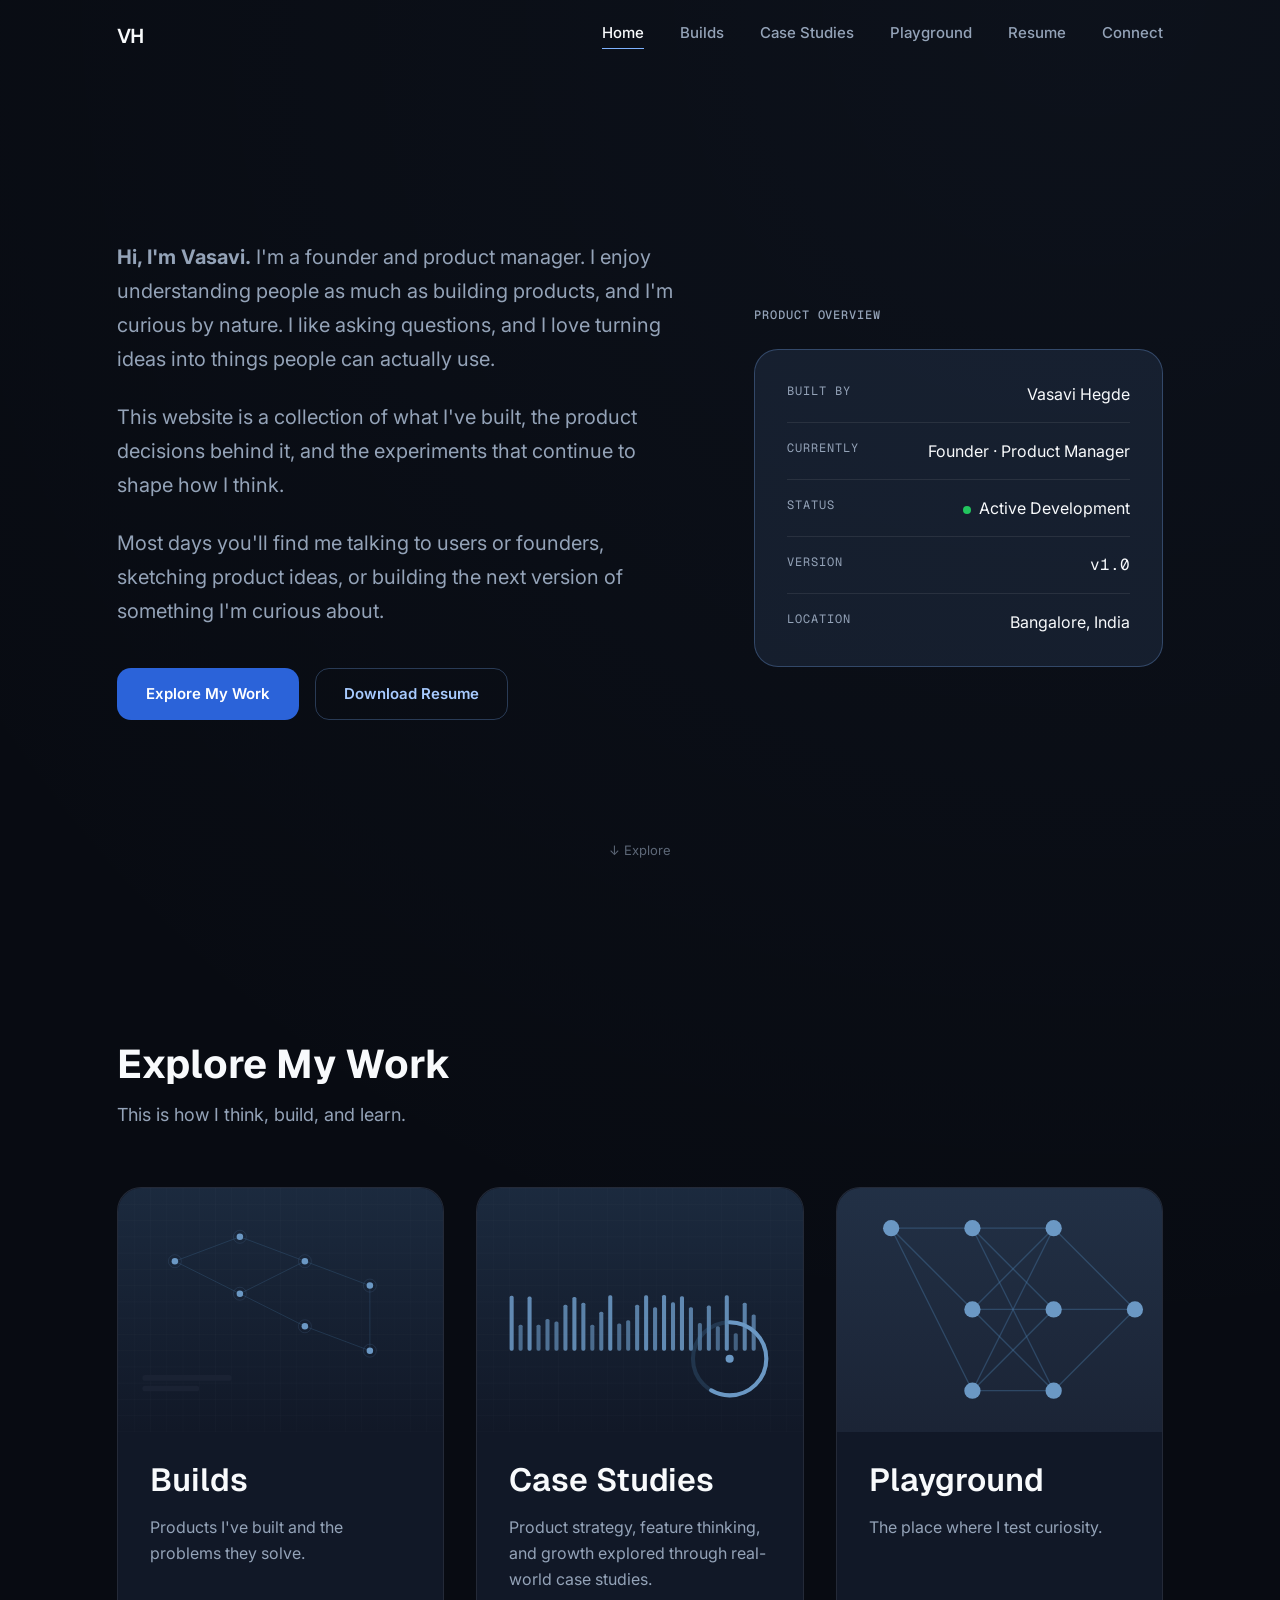
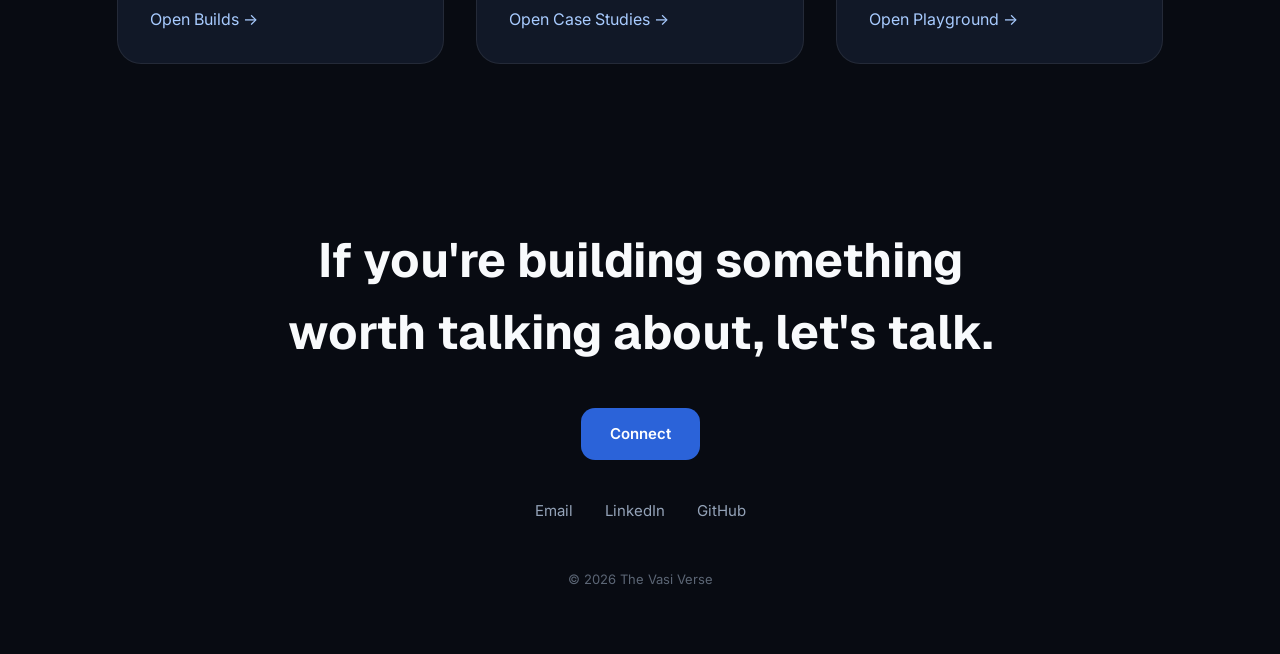
==== index.html @ 3ed31b20 "space" ====
<!DOCTYPE html>
<html lang="en">
<head>
  <meta charset="UTF-8">
  <meta name="viewport" content="width=device-width, initial-scale=1.0">
  <title>The Vasi Verse | Vasavi Hegde</title>
  <meta name="description" content="Founder, Product Manager, and Engineer documenting products, case studies, and technical work.">
  <link rel="icon" type="image/svg+xml" href="assets/shared/favicon.svg">
  <link rel="preconnect" href="https://fonts.googleapis.com">
  <link rel="preconnect" href="https://fonts.gstatic.com" crossorigin>
  <link rel="stylesheet" href="css/style.css">
</head>
<body>

  <nav class="nav" aria-label="Primary">
    <div class="nav-inner">
      <a href="index.html" class="nav-logo" aria-label="The Vasi Verse — Home">VH</a>
      <button class="nav-toggle" aria-label="Toggle navigation menu" aria-expanded="false">
        <svg viewBox="0 0 24 24" fill="none" stroke="currentColor" stroke-width="2" stroke-linecap="round"><line class="nav-toggle-line nav-toggle-line-top" x1="3" y1="6" x2="21" y2="6"/><line class="nav-toggle-line nav-toggle-line-mid" x1="3" y1="12" x2="21" y2="12"/><line class="nav-toggle-line nav-toggle-line-bottom" x1="3" y1="18" x2="21" y2="18"/></svg>
      </button>
      <div class="nav-links">
        <a href="index.html" class="nav-link is-active">Home</a>
        <a href="builds.html" class="nav-link">Builds</a>
        <a href="case-studies.html" class="nav-link">Case Studies</a>
        <a href="playground.html" class="nav-link">Playground</a>
        <a href="resume.html" class="nav-link">Resume</a>
        <a href="connect.html" class="nav-link">Connect</a>
      </div>
    </div>
  </nav>

  <main>
    <header class="home-hero container" data-hero="home">
      <div class="home-hero-copy">
        <p class="body-lg" data-hero-item style="--hero-delay:0ms"><strong>Hi, I'm Vasavi.</strong> I'm a founder and product manager. I enjoy understanding people as much as building products, and I'm curious by nature. I like asking questions, and I love turning ideas into things people can actually use.</p>
        <p class="body-lg" data-hero-item style="--hero-delay:100ms">This website is a collection of what I've built, the product decisions behind it, and the experiments that continue to shape how I think.</p>
        <p class="body-lg" data-hero-item style="--hero-delay:200ms">Most days you'll find me talking to users or founders, sketching product ideas, or building the next version of something I'm curious about.</p>
        <div class="home-hero-ctas" data-hero-item style="--hero-delay:300ms">
          <a href="#work" class="btn btn-primary">Explore My Work</a>
          <a href="resume.html" class="btn btn-ghost">Download Resume</a>
        </div>
      </div>

      <aside class="page-hero-meta" data-hero-item style="--hero-delay:400ms">
        <span class="micro-label">Product Overview</span>
        <div class="meta-panel" style="margin-top: 24px;">
          <div class="meta-row">
            <span class="meta-label">Built by</span>
            <span class="meta-value">Vasavi Hegde</span>
          </div>
          <div class="meta-row">
            <span class="meta-label">Currently</span>
            <span class="meta-value">Founder &middot; Product Manager</span>
          </div>
          <div class="meta-row">
            <span class="meta-label">Status</span>
            <span class="meta-value"><span class="status-dot"></span>Active Development</span>
          </div>
          <div class="meta-row">
            <span class="meta-label">Version</span>
            <span class="meta-value mono">v1.0</span>
          </div>
          <div class="meta-row">
            <span class="meta-label">Location</span>
            <span class="meta-value">Bangalore, India</span>
          </div>
        </div>
      </aside>

      <span class="scroll-indicator" aria-hidden="true">&darr; Explore</span>
    </header>

    <section class="section container" id="work">
      <div class="gateway-heading" data-reveal>
        <h2 class="heading-1">Explore My Work</h2>
        <p class="body-base">This is how I think, build, and learn.</p>
      </div>

      <div class="card-grid">
        <a class="card gateway-card" href="builds.html" data-reveal>
          <div class="card-media">
            <img src="assets/builds/studioai.svg" alt="" loading="lazy" width="800" height="600">
          </div>
          <div class="card-body">
            <h3 class="heading-2">Builds</h3>
            <p class="body-small">Products I've built and the problems they solve.</p>
            <span class="btn-link" style="margin-top:auto;">Open Builds <span class="arrow">&rarr;</span></span>
          </div>
        </a>

        <a class="card gateway-card" href="case-studies.html" data-reveal>
          <div class="card-media">
            <img src="assets/case-studies/spotify.svg" alt="" loading="lazy" width="800" height="600">
          </div>
          <div class="card-body">
            <h3 class="heading-2">Case Studies</h3>
            <p class="body-small">Product strategy, feature thinking, and growth explored through real-world case studies.</p>
            <span class="btn-link" style="margin-top:auto;">Open Case Studies <span class="arrow">&rarr;</span></span>
          </div>
        </a>

        <a class="card gateway-card" href="playground.html" data-reveal>
          <div class="card-media">
            <img src="assets/playground/malware.svg" alt="" loading="lazy" width="800" height="600">
          </div>
          <div class="card-body">
            <h3 class="heading-2">Playground</h3>
            <p class="body-small">The place where I test curiosity.</p>
            <span class="btn-link" style="margin-top:auto;">Open Playground <span class="arrow">&rarr;</span></span>
          </div>
        </a>
      </div>
    </section>

    <footer class="footer container" data-reveal>
      <p class="footer-statement">If you're building something worth talking about, let's talk.</p>
      <div class="home-hero-ctas" style="justify-content:center; margin-bottom: 40px;">
        <a href="connect.html" class="btn btn-primary">Connect</a>
      </div>
      <div class="footer-links">
        <a class="footer-link" href="mailto:vasvi.2003hegde@gmail.com">Email</a>
        <a class="footer-link" href="https://www.linkedin.com/in/vasavi-hegde/" target="_blank" rel="noopener">LinkedIn</a>
        <a class="footer-link" href="https://github.com/vasvi12" target="_blank" rel="noopener">GitHub</a>
      </div>
      <p class="footer-copyright">&copy; <span data-year></span> The Vasi Verse</p>
    </footer>
  </main>

  <script src="js/main.js"></script>
</body>
</html>
---- css/style.css ----
/* ==========================================================================
   The Vasi Verse — Design System
   Locked tokens per docs/01_BRAND (Colors, Typography, Motion) and
   docs/00_PROJECT_BRIEF/Design_Principles.md. Do not introduce new colors,
   fonts, or motion curves without updating the source documents first.
   ========================================================================== */

/* -------------------------------------------------------------------------
   Fonts
   ------------------------------------------------------------------------- */
@import url('https://fonts.googleapis.com/css2?family=Geist:wght@400;500;600;700&family=Geist+Mono:wght@400;500;600&family=Inter:wght@400;500;600;700&display=swap');

/* -------------------------------------------------------------------------
   Tokens
   ------------------------------------------------------------------------- */
:root {
  /* Color */
  --color-bg: #080B12;
  --color-surface: #111827;
  --color-elevated: #1A2233;
  --color-text-primary: #F8FAFC;
  --color-text-secondary: #94A3B8;
  --color-accent: #4A7BA7;
  --color-accent-hover: #6B98C4;
  --color-border: rgba(255, 255, 255, 0.08);
  --color-border-strong: rgba(255, 255, 255, 0.16);
  --color-success: #22C55E;
  --color-warning: #F59E0B;
  --color-error: #EF4444;
  --color-info: #3B82F6;

  /* Accent — restrained light-blue system layered on top of the base palette.
     Used for eyebrows, stat/status surfaces, borders and focus states.
     --accent-blue-strong is a separately-calibrated tone for the primary
     button: it's dark enough to hold WCAG AA contrast under white text,
     which --accent-blue itself (#7FB3FF) is too light to do. */
  --accent-blue: #7FB3FF;
  --accent-blue-soft: #A8CBFF;
  --accent-blue-bg: rgba(127, 179, 255, 0.10);
  --accent-blue-border: rgba(127, 179, 255, 0.28);
  --accent-blue-strong: #2B63D9;
  --accent-blue-strong-hover: #2E68DE;

  /* Shadows — always blue-tinted, never pure black */
  --shadow-sm: 0 8px 24px rgba(0, 0, 0, 0.18);
  --shadow-md: 0 16px 48px rgba(0, 0, 0, 0.24);
  --shadow-lg: 0 24px 64px rgba(0, 0, 0, 0.30);
  --shadow-glow: 0 0 0 1px var(--accent-blue-border);

  /* Type */
  --font-display: 'Geist', 'Inter', -apple-system, sans-serif;
  --font-body: 'Inter', -apple-system, sans-serif;
  --font-mono: 'Geist Mono', 'SFMono-Regular', monospace;

  /* Layout — single fluid inline padding so nav, hero, cards and footer
     always share the same left/right grid line at any viewport width. */
  --content-max: 1200px;
  --page-margin: clamp(24px, 6vw, 120px);
  --radius-sm: 12px;
  --radius-md: 16px;
  --radius-lg: 24px;
  --radius-xl: 28px;

  /* Motion */
  --ease-standard: cubic-bezier(0.4, 0, 0.2, 1);
  --ease-out: cubic-bezier(0, 0, 0.2, 1);
  --dur-micro: 250ms;
  --dur-card: 450ms;
  --dur-page: 700ms;
  --dur-hero: 900ms;
  --dur-scroll: 600ms;
}

/* -------------------------------------------------------------------------
   Reset
   ------------------------------------------------------------------------- */
*, *::before, *::after { box-sizing: border-box; }

html {
  -webkit-text-size-adjust: 100%;
  scroll-behavior: smooth;
}

body {
  margin: 0;
  background: var(--color-bg);
  color: var(--color-text-primary);
  font-family: var(--font-body);
  font-weight: 400;
  line-height: 1.5;
  -webkit-font-smoothing: antialiased;
  overflow-x: hidden;
}

img, svg { display: block; max-width: 100%; }

a { color: inherit; text-decoration: none; }

button { font-family: inherit; cursor: pointer; }

ul, ol { margin: 0; padding: 0; list-style: none; }

h1, h2, h3, h4, p { margin: 0; overflow-wrap: break-word; }

/* Background atmosphere — subtle accent-blue glow behind the hero, near invisible */
body {
  background-image: radial-gradient(circle at 85% 0%, rgba(127, 179, 255, 0.04), transparent 55%);
  background-repeat: no-repeat;
}

/* -------------------------------------------------------------------------
   Typography scale
   ------------------------------------------------------------------------- */
.display-xl {
  font-family: var(--font-display);
  font-size: clamp(40px, 6vw, 72px);
  font-weight: 700;
  line-height: 1.1;
  letter-spacing: -0.02em;
}

.display-lg {
  font-family: var(--font-display);
  font-size: clamp(32px, 5vw, 56px);
  font-weight: 700;
  line-height: 1.15;
  letter-spacing: -0.01em;
}

.heading-1 {
  font-family: var(--font-display);
  font-size: clamp(28px, 4vw, 40px);
  font-weight: 700;
  line-height: 1.2;
}

.heading-2 {
  font-family: var(--font-display);
  font-size: clamp(24px, 3vw, 32px);
  font-weight: 600;
  line-height: 1.25;
}

.heading-3 {
  font-family: var(--font-display);
  font-size: 24px;
  font-weight: 600;
  line-height: 1.3;
}

.body-lg {
  font-size: 20px;
  font-weight: 400;
  line-height: 1.7;
  max-width: 620px;
  color: var(--color-text-secondary);
}

.body-base {
  font-size: 18px;
  font-weight: 400;
  line-height: 1.7;
  max-width: 680px;
  color: var(--color-text-secondary);
}

.body-small {
  font-size: 16px;
  font-weight: 400;
  line-height: 1.65;
  color: var(--color-text-secondary);
}

.caption {
  font-size: 14px;
  font-weight: 400;
  line-height: 1.5;
  color: var(--color-text-secondary);
}

.micro-label {
  font-family: var(--font-mono);
  font-size: 12px;
  font-weight: 500;
  letter-spacing: 0.08em;
  text-transform: uppercase;
  color: var(--color-text-secondary);
}

.eyebrow {
  font-family: var(--font-mono);
  font-size: 14px;
  letter-spacing: 0.12em;
  text-transform: uppercase;
  color: var(--accent-blue);
}

.mono { font-family: var(--font-mono); }

/* -------------------------------------------------------------------------
   Layout
   ------------------------------------------------------------------------- */
.container {
  max-width: var(--content-max);
  margin: 0 auto;
  padding-inline: var(--page-margin);
}

.section {
  padding-top: 140px;
}

@media (max-width: 1024px) {
  .section { padding-top: 96px; }
}

@media (max-width: 640px) {
  .section { padding-top: 72px; }
}

/* -------------------------------------------------------------------------
   Navigation
   ------------------------------------------------------------------------- */
.nav {
  position: fixed;
  top: 0;
  left: 0;
  right: 0;
  z-index: 100;
  height: 72px;
  display: flex;
  align-items: center;
  background: transparent;
  border-bottom: 1px solid transparent;
  transition: background var(--dur-micro) var(--ease-standard),
              border-color var(--dur-micro) var(--ease-standard),
              backdrop-filter var(--dur-micro) var(--ease-standard);
}

.nav.is-scrolled {
  background: rgba(8, 11, 18, 0.72);
  border-bottom: 1px solid var(--color-border);
  backdrop-filter: blur(12px);
  -webkit-backdrop-filter: blur(12px);
}

/* Same box model as .container (max-width, then padding-inline applied
   inside it) so the logo lands on the exact same grid line as hero/card
   content below it. Padding lives here rather than on .nav so the
   translucent scrolled background can still bleed full-width. */
.nav-inner {
  width: 100%;
  max-width: var(--content-max);
  margin: 0 auto;
  padding-inline: var(--page-margin);
  display: flex;
  align-items: center;
  justify-content: space-between;
}

.nav-logo {
  font-family: var(--font-display);
  font-size: 20px;
  font-weight: 600;
  color: var(--color-text-primary);
  transition: color var(--dur-micro) var(--ease-standard);
}

.nav-logo:hover { color: var(--accent-blue); }

.nav-links {
  display: flex;
  align-items: center;
  gap: 36px;
}

.nav-link {
  position: relative;
  font-size: 15px;
  font-weight: 500;
  color: var(--color-text-secondary);
  padding-bottom: 4px;
  transition: color var(--dur-micro) var(--ease-standard),
              opacity var(--dur-micro) var(--ease-standard),
              transform var(--dur-micro) var(--ease-standard);
}

.nav-link::after {
  content: '';
  position: absolute;
  left: 0;
  bottom: 0;
  width: 100%;
  height: 1px;
  background: var(--accent-blue);
  transform: scaleX(0);
  transform-origin: left;
  transition: transform var(--dur-micro) var(--ease-standard);
}

.nav-link:hover { color: var(--color-text-primary); }
.nav-link:hover::after { transform: scaleX(1); }

.nav-link.is-active { color: var(--color-text-primary); }
.nav-link.is-active::after { transform: scaleX(1); }

/* Spotlight hover — desktop only. Hovering the nav dims every link except
   the one under the cursor, which lifts slightly and picks up the accent. */
@media (min-width: 769px) {
  .nav-links:hover .nav-link { opacity: 0.45; }
  .nav-links:hover .nav-link:hover {
    opacity: 1;
    transform: scale(1.06);
    color: var(--accent-blue-soft);
  }
}

.nav-toggle {
  display: none;
  position: relative;
  z-index: 101;
  background: none;
  border: none;
  color: var(--color-text-primary);
  padding: 8px;
}

.nav-toggle svg { width: 24px; height: 24px; overflow: visible; }

.nav-toggle .nav-toggle-line {
  transform-box: fill-box;
  transform-origin: center;
  transition: transform var(--dur-micro) var(--ease-standard),
              opacity var(--dur-micro) var(--ease-standard);
}

/* Hamburger morphs into a close (×) mark when the panel is open */
.nav-toggle[aria-expanded="true"] .nav-toggle-line-top { transform: translateY(6px) rotate(45deg); }
.nav-toggle[aria-expanded="true"] .nav-toggle-line-mid { opacity: 0; }
.nav-toggle[aria-expanded="true"] .nav-toggle-line-bottom { transform: translateY(-6px) rotate(-45deg); }

@media (max-width: 768px) {
  .nav-links {
    position: fixed;
    top: 72px;
    left: 0;
    right: 0;
    bottom: 0;
    flex-direction: column;
    align-items: flex-start;
    gap: 24px;
    padding: 32px var(--page-margin) 40px;
    background: rgba(8, 11, 18, 0.97);
    backdrop-filter: blur(16px);
    -webkit-backdrop-filter: blur(16px);
    border-bottom: 1px solid var(--color-border);
    transform: translateY(-8px);
    opacity: 0;
    pointer-events: none;
    transition: opacity var(--dur-card) var(--ease-standard),
                transform var(--dur-card) var(--ease-standard);
  }

  .nav-links.is-open {
    opacity: 1;
    transform: translateY(0);
    pointer-events: auto;
  }

  /* Spotlight is a desktop-only affordance; mobile links stay at full opacity */
  .nav-links:hover .nav-link,
  .nav-links .nav-link:hover {
    opacity: 1;
    transform: none;
  }

  .nav-toggle { display: block; }
}

/* -------------------------------------------------------------------------
   Buttons
   ------------------------------------------------------------------------- */
.btn {
  display: inline-flex;
  align-items: center;
  justify-content: center;
  gap: 8px;
  height: 52px;
  padding: 0 28px;
  border-radius: 14px;
  font-family: var(--font-body);
  font-size: 15px;
  font-weight: 600;
  white-space: nowrap;
  border: 1px solid transparent;
  transition: background var(--dur-micro) var(--ease-standard),
              color var(--dur-micro) var(--ease-standard),
              border-color var(--dur-micro) var(--ease-standard),
              transform var(--dur-micro) var(--ease-standard);
}

.btn-primary {
  background: var(--accent-blue-strong);
  color: #ffffff;
}

.btn-primary:hover {
  background: var(--accent-blue-strong-hover);
  transform: translateY(-2px);
  box-shadow: 0 12px 28px rgba(43, 99, 217, 0.35);
}

.btn-ghost {
  background: transparent;
  border-color: var(--accent-blue-border);
  color: var(--accent-blue-soft);
}

.btn-ghost:hover {
  border-color: var(--accent-blue);
  color: var(--accent-blue);
  background: var(--accent-blue-bg);
  transform: translateY(-2px);
}

.btn-link {
  height: auto;
  padding: 0;
  border-radius: 0;
  color: var(--accent-blue-soft);
  font-size: 16px;
  gap: 6px;
}

.btn-link:hover { color: var(--color-text-primary); }

.btn-link .arrow {
  display: inline-block;
  transition: transform var(--dur-micro) var(--ease-standard);
}

.btn-link:hover .arrow { transform: translateX(4px); }

/* -------------------------------------------------------------------------
   Metadata panel (Product Overview)
   ------------------------------------------------------------------------- */
.meta-panel {
  background: var(--accent-blue-bg);
  border: 1px solid var(--accent-blue-border);
  border-radius: var(--radius-lg);
  padding: 40px;
}

.meta-row {
  display: flex;
  justify-content: space-between;
  gap: 24px;
  padding: 16px 0;
  border-bottom: 1px solid var(--color-border);
}

.meta-row:last-child { border-bottom: none; padding-bottom: 0; }
.meta-row:first-child { padding-top: 0; }

.meta-label {
  font-family: var(--font-mono);
  font-size: 12px;
  letter-spacing: 0.08em;
  text-transform: uppercase;
  color: var(--color-text-secondary);
  flex-shrink: 0;
}

.meta-value {
  font-size: 16px;
  color: var(--color-text-primary);
  text-align: right;
  min-width: 0;
  overflow-wrap: break-word;
}

.status-dot {
  display: inline-block;
  width: 8px;
  height: 8px;
  border-radius: 50%;
  background: var(--color-success);
  margin-right: 8px;
}

/* -------------------------------------------------------------------------
   Status chips + pills
   ------------------------------------------------------------------------- */
.chip {
  display: inline-flex;
  align-items: center;
  gap: 6px;
  font-family: var(--font-mono);
  font-size: 12px;
  font-weight: 500;
  letter-spacing: 0.06em;
  text-transform: uppercase;
  padding: 6px 14px;
  border-radius: 100px;
  background: var(--accent-blue-bg);
  border: 1px solid var(--accent-blue-border);
  color: var(--accent-blue-soft);
}

/* Success/warning keep their own semantic hue — status meaning (Completed vs.
   In Progress) is carried by color, so it stays distinct from the accent system. */
.chip-success { color: var(--color-success); background: rgba(34, 197, 94, 0.08); border-color: rgba(34, 197, 94, 0.3); }
.chip-warning { color: var(--color-warning); background: rgba(245, 158, 11, 0.08); border-color: rgba(245, 158, 11, 0.3); }
.chip-accent { color: var(--accent-blue-soft); background: var(--accent-blue-bg); border-color: var(--accent-blue-border); }

.pill {
  display: inline-flex;
  align-items: center;
  font-size: 14px;
  color: var(--color-text-secondary);
  padding: 8px 16px;
  border-radius: 100px;
  border: 1px solid var(--color-border);
  background: var(--color-surface);
}

.pill-row {
  display: flex;
  flex-wrap: wrap;
  gap: 12px;
}

/* -------------------------------------------------------------------------
   Cards — shared product/case-study/playground card system
   ------------------------------------------------------------------------- */
.card {
  background: var(--color-surface);
  border: 1px solid var(--color-border);
  border-radius: var(--radius-lg);
  cursor: pointer;
  transition: transform var(--dur-card) var(--ease-standard),
              border-color var(--dur-card) var(--ease-standard),
              box-shadow var(--dur-card) var(--ease-standard),
              background var(--dur-card) var(--ease-standard),
              opacity var(--dur-card) var(--ease-standard),
              filter var(--dur-card) var(--ease-standard);
}

.card:hover,
.card:focus-visible {
  transform: translateY(-6px) scale(1.02);
  border-color: var(--accent-blue-border);
  background: var(--color-elevated);
  box-shadow: var(--shadow-lg), var(--shadow-glow);
}

/* Spotlight — hovering the group dims every card except the one under the cursor */
.card-grid:hover > .card,
.small-card-grid:hover > .card {
  opacity: 0.5;
  filter: saturate(0.85);
}

.card-grid:hover > .card:hover,
.small-card-grid:hover > .card:hover {
  opacity: 1;
  filter: none;
}

.card-media {
  overflow: hidden;
  border-radius: var(--radius-lg) var(--radius-lg) 0 0;
  background: var(--color-elevated);
}

.card-media img {
  width: 100%;
  height: 100%;
  object-fit: cover;
  transition: transform var(--dur-card) var(--ease-standard),
              filter var(--dur-card) var(--ease-standard);
}

.card:hover .card-media img {
  transform: scale(1.02);
  filter: brightness(1.05);
}

.card-body {
  padding: 28px 32px 32px;
}

.card-arrow {
  display: inline-block;
  transition: transform var(--dur-micro) var(--ease-standard);
}

.card:hover .card-arrow { transform: translateX(4px); }

/* Home / grid cards */
.card-grid {
  display: grid;
  grid-template-columns: repeat(3, minmax(0, 1fr));
  gap: 32px;
}

@media (max-width: 1024px) {
  .card-grid { grid-template-columns: repeat(2, minmax(0, 1fr)); }
}

@media (max-width: 640px) {
  .card-grid { grid-template-columns: 1fr; }
}

.gateway-card {
  display: flex;
  flex-direction: column;
  height: 100%;
}

.gateway-card .card-media { aspect-ratio: 4 / 3; }
.gateway-card .card-body { display: flex; flex-direction: column; gap: 14px; flex: 1; }

/* Alternating editorial rows (Builds / Case Studies) */
.editorial-row {
  display: grid;
  grid-template-columns: minmax(0, 1fr) minmax(0, 1fr);
  gap: 64px;
  align-items: center;
  padding: 96px 40px;
  border-bottom: 1px solid var(--color-border);
  border-radius: var(--radius-xl);
  cursor: pointer;
  transition: transform var(--dur-card) var(--ease-standard),
              box-shadow var(--dur-card) var(--ease-standard),
              background var(--dur-card) var(--ease-standard),
              opacity var(--dur-card) var(--ease-standard),
              filter var(--dur-card) var(--ease-standard);
}

.editorial-row:last-child { border-bottom: none; }

.editorial-row.is-reversed .editorial-media { order: 2; }
.editorial-row.is-reversed .editorial-content { order: 1; }

.editorial-row:hover {
  transform: translateY(-6px) scale(1.01);
  box-shadow: var(--shadow-lg), var(--shadow-glow);
  background: var(--color-surface);
}

/* Spotlight — hovering the list dims every build except the one under the cursor */
.builds-list:hover > .editorial-row { opacity: 0.5; filter: saturate(0.85); }
.builds-list:hover > .editorial-row:hover { opacity: 1; filter: none; }

.editorial-media {
  border-radius: var(--radius-xl);
  overflow: hidden;
  border: 1px solid var(--color-border);
  background: var(--color-elevated);
  aspect-ratio: 4 / 3;
  transition: border-color var(--dur-card) var(--ease-standard);
}

.editorial-media img {
  width: 100%;
  height: 100%;
  object-fit: cover;
  transition: transform var(--dur-card) var(--ease-standard),
              filter var(--dur-card) var(--ease-standard);
}

/* Logo lockup variant — the three Builds logos have wildly different native
   aspect ratios (wide/square/tiny), so they sit contained on the same dark
   surface as the other media boxes instead of being cropped/stretched to
   fill the frame. StudioAI.png and DotRyder.png have their own baked-in
   white background (not something CSS can strip), so those two will still
   show a light rectangle — GrowthAlpha.png is transparent and blends in. */
.editorial-media.is-logo {
  display: flex;
  align-items: center;
  justify-content: center;
  padding: 56px;
}

.editorial-media.is-logo img {
  width: auto;
  height: auto;
  max-width: 70%;
  max-height: 70%;
  object-fit: contain;
}

.editorial-row:hover .editorial-media { border-color: var(--accent-blue-border); }
.editorial-row:hover .editorial-media img { transform: scale(1.02); filter: brightness(1.05); }

.editorial-content { display: flex; flex-direction: column; gap: 20px; min-width: 0; }

.meta-grid {
  display: grid;
  grid-template-columns: repeat(2, minmax(0, 1fr));
  gap: 16px 32px;
}

.meta-grid-item { display: flex; flex-direction: column; gap: 4px; }

.editorial-ctas { display: flex; gap: 16px; flex-wrap: wrap; margin-top: 8px; }

@media (max-width: 900px) {
  .editorial-row { grid-template-columns: 1fr; gap: 32px; padding: 64px 24px; }
  .editorial-row.is-reversed .editorial-media { order: 1; }
  .editorial-row.is-reversed .editorial-content { order: 2; }
}

/* Small grid cards (Case Studies grid, Playground cards, Connect cards) */
.small-card-grid {
  display: grid;
  grid-template-columns: repeat(2, minmax(0, 1fr));
  gap: 32px;
}

@media (max-width: 768px) {
  .small-card-grid { grid-template-columns: 1fr; }
}

.small-card {
  display: flex;
  flex-direction: column;
  height: 100%;
}

.small-card .card-media { aspect-ratio: 16 / 10; }

/* -------------------------------------------------------------------------
   Contact cards (Connect page)
   ------------------------------------------------------------------------- */
.contact-grid {
  display: grid;
  grid-template-columns: repeat(2, minmax(0, 1fr));
  gap: 24px;
}

@media (max-width: 640px) {
  .contact-grid { grid-template-columns: 1fr; }
}

.contact-card {
  display: flex;
  align-items: center;
  justify-content: space-between;
  gap: 16px;
  padding: 28px 32px;
  border-radius: var(--radius-lg);
  border: 1px solid var(--color-border);
  background: var(--color-surface);
  cursor: pointer;
  transition: transform var(--dur-card) var(--ease-standard),
              border-color var(--dur-card) var(--ease-standard),
              background var(--dur-card) var(--ease-standard),
              box-shadow var(--dur-card) var(--ease-standard);
}

.contact-card:hover,
.contact-card:focus-visible {
  transform: translateY(-6px) scale(1.01);
  border-color: var(--accent-blue-border);
  background: var(--color-elevated);
  box-shadow: var(--shadow-lg), var(--shadow-glow);
}

.contact-card-icon {
  width: 44px;
  height: 44px;
  display: flex;
  align-items: center;
  justify-content: center;
  border-radius: 12px;
  background: var(--color-elevated);
  color: var(--accent-blue);
  flex-shrink: 0;
}

.contact-card-icon svg { width: 22px; height: 22px; }

.contact-card-text { flex: 1; }

.contact-card-arrow {
  color: var(--color-text-secondary);
  transition: transform var(--dur-micro) var(--ease-standard), color var(--dur-micro) var(--ease-standard);
}

.contact-card:hover .contact-card-arrow {
  transform: translateX(4px);
  color: var(--accent-blue);
}

/* -------------------------------------------------------------------------
   Timeline (Playground)
   ------------------------------------------------------------------------- */
.timeline { position: relative; padding-left: 40px; }

.timeline::before {
  content: '';
  position: absolute;
  left: 5px;
  top: 8px;
  bottom: 8px;
  width: 1px;
  background: var(--color-border);
}

.timeline-item {
  position: relative;
  padding-bottom: 96px;
}

.timeline-item:last-child { padding-bottom: 0; }

.timeline-item::before {
  content: '';
  position: absolute;
  left: -40px;
  top: 6px;
  width: 11px;
  height: 11px;
  border-radius: 50%;
  background: var(--accent-blue);
  border: 2px solid var(--color-bg);
  box-shadow: 0 0 0 1px var(--color-border);
}

.timeline-year {
  font-family: var(--font-mono);
  font-size: 13px;
  letter-spacing: 0.08em;
  color: var(--accent-blue);
  margin-bottom: 12px;
  display: block;
}

.timeline-card {
  background: var(--color-surface);
  border: 1px solid var(--color-border);
  border-radius: var(--radius-lg);
  padding: 32px 36px;
  cursor: pointer;
  transition: border-color var(--dur-card) var(--ease-standard),
              background var(--dur-card) var(--ease-standard),
              transform var(--dur-card) var(--ease-standard),
              box-shadow var(--dur-card) var(--ease-standard);
}

.timeline-card:hover {
  border-color: var(--accent-blue-border);
  background: var(--color-elevated);
  transform: translateY(-6px) scale(1.01);
  box-shadow: var(--shadow-lg), var(--shadow-glow);
}

/* Spotlight — hovering the timeline dims every experiment except the one under the cursor */
.timeline:hover > .timeline-item { opacity: 0.5; filter: saturate(0.85); transition: opacity var(--dur-card) var(--ease-standard), filter var(--dur-card) var(--ease-standard); }
.timeline:hover > .timeline-item:hover { opacity: 1; filter: none; }

.timeline-header { display: flex; align-items: center; gap: 16px; margin-bottom: 12px; flex-wrap: wrap; }

.timeline-diagram {
  width: 56px;
  height: 56px;
  border-radius: 12px;
  background: var(--color-elevated);
  border: 1px solid var(--color-border);
  padding: 10px;
  flex-shrink: 0;
}

.timeline-learnings { margin-top: 20px; display: flex; flex-direction: column; gap: 10px; }

.timeline-learnings li {
  position: relative;
  padding-left: 20px;
  font-size: 15px;
  color: var(--color-text-secondary);
  line-height: 1.6;
}

.timeline-learnings li::before {
  content: '→';
  position: absolute;
  left: 0;
  color: var(--accent-blue);
}

/* -------------------------------------------------------------------------
   Checklist (Playground — What's Next)
   ------------------------------------------------------------------------- */
.checklist { display: flex; flex-direction: column; gap: 16px; max-width: 480px; }

.checklist-item {
  display: flex;
  align-items: center;
  gap: 14px;
  font-size: 17px;
  color: var(--color-text-secondary);
  padding: 4px 0;
}

.checklist-box {
  width: 18px;
  height: 18px;
  border: 1px solid var(--color-border-strong);
  border-radius: 4px;
  flex-shrink: 0;
}

/* -------------------------------------------------------------------------
   Resume page
   ------------------------------------------------------------------------- */
.resume-preview-card {
  max-width: 900px;
  margin: 0 auto;
  background: var(--color-surface);
  border: 1px solid var(--color-border);
  border-radius: var(--radius-lg);
  padding: 48px;
  text-align: center;
}

.resume-thumb {
  width: 100%;
  max-width: 420px;
  margin: 0 auto 32px;
  border-radius: var(--radius-md);
  border: 1px solid var(--color-border);
  overflow: hidden;
  background: var(--color-elevated);
}

.resume-cta-group { display: flex; gap: 16px; justify-content: center; flex-wrap: wrap; }

.quick-facts-grid {
  display: grid;
  grid-template-columns: repeat(2, minmax(0, 1fr));
  gap: 24px 48px;
  max-width: 900px;
  margin: 0 auto;
}

@media (max-width: 640px) {
  .quick-facts-grid { grid-template-columns: 1fr; }
}

.fact-item { display: flex; flex-direction: column; gap: 6px; }

/* -------------------------------------------------------------------------
   Contact form
   ------------------------------------------------------------------------- */
.form-group { display: flex; flex-direction: column; gap: 8px; margin-bottom: 24px; }

.form-label {
  font-family: var(--font-mono);
  font-size: 12px;
  letter-spacing: 0.08em;
  text-transform: uppercase;
  color: var(--color-text-secondary);
}

.form-input,
.form-textarea {
  background: var(--color-surface);
  border: 1px solid var(--color-border);
  border-radius: var(--radius-sm);
  padding: 14px 18px;
  font-family: var(--font-body);
  font-size: 16px;
  color: var(--color-text-primary);
  transition: border-color var(--dur-micro) var(--ease-standard);
}

.form-input:focus,
.form-textarea:focus {
  outline: none;
  border-color: var(--accent-blue);
}

.form-textarea { resize: vertical; min-height: 140px; }

.form-note { font-size: 14px; color: var(--color-text-secondary); margin-top: 12px; }

/* -------------------------------------------------------------------------
   Footer
   ------------------------------------------------------------------------- */
.footer {
  padding-block: 160px 64px;
  text-align: center;
}

.footer-statement {
  font-family: var(--font-display);
  font-size: clamp(28px, 4vw, 48px);
  font-weight: 700;
  max-width: 720px;
  margin: 0 auto 40px;
}

.footer-links {
  display: flex;
  justify-content: center;
  gap: 32px;
  margin-bottom: 48px;
  flex-wrap: wrap;
}

.footer-link {
  font-size: 15px;
  color: var(--color-text-secondary);
  text-underline-offset: 4px;
  text-decoration: none;
  transition: color var(--dur-micro) var(--ease-standard),
              text-decoration-color var(--dur-micro) var(--ease-standard);
}

.footer-link:hover {
  color: var(--accent-blue-soft);
  text-decoration: underline;
  text-decoration-color: var(--accent-blue-border);
}

.footer-tagline {
  font-family: var(--font-mono);
  font-size: 13px;
  letter-spacing: 0.04em;
  color: var(--color-text-secondary);
  margin-bottom: 12px;
}

.footer-copyright {
  font-size: 13px;
  color: var(--color-text-secondary);
  opacity: 0.6;
}

/* -------------------------------------------------------------------------
   Scroll indicator (Home hero)
   ------------------------------------------------------------------------- */
.scroll-indicator {
  position: absolute;
  bottom: 40px;
  left: 50%;
  transform: translateX(-50%);
  font-size: 13px;
  color: var(--color-text-secondary);
  opacity: 0.6;
  display: flex;
  flex-direction: column;
  align-items: center;
  gap: 8px;
  animation: scroll-bob 3s ease-in-out infinite;
}

@keyframes scroll-bob {
  0%, 100% { transform: translate(-50%, 0); }
  50% { transform: translate(-50%, 6px); }
}

/* -------------------------------------------------------------------------
   404 page
   ------------------------------------------------------------------------- */
.error-page {
  min-height: 100vh;
  display: flex;
  align-items: center;
  justify-content: center;
  text-align: center;
  padding-inline: var(--page-margin);
}

.error-code {
  font-family: var(--font-mono);
  font-size: 15px;
  letter-spacing: 0.1em;
  color: var(--accent-blue);
  margin-bottom: 24px;
}

.error-heading {
  font-family: var(--font-display);
  font-size: clamp(32px, 5vw, 56px);
  font-weight: 700;
  margin-bottom: 20px;
}

.error-copy {
  font-size: 18px;
  color: var(--color-text-secondary);
  max-width: 480px;
  margin: 0 auto 40px;
}

/* -------------------------------------------------------------------------
   Scroll reveal
   ------------------------------------------------------------------------- */
[data-reveal] {
  opacity: 0;
  transform: translateY(12px);
  transition: opacity var(--dur-scroll) var(--ease-out),
              transform var(--dur-scroll) var(--ease-out);
}

[data-reveal].is-visible {
  opacity: 1;
  transform: translateY(0);
}

/* Hero entrance — staggered via inline delay custom property */
[data-hero-item] {
  opacity: 0;
  transform: translateY(8px);
}

.hero-ready [data-hero-item] {
  animation: hero-fade-up var(--dur-hero) var(--ease-out) forwards;
  animation-delay: var(--hero-delay, 0ms);
}

@keyframes hero-fade-up {
  to { opacity: 1; transform: translateY(0); }
}

/* -------------------------------------------------------------------------
   Focus states
   ------------------------------------------------------------------------- */
:focus-visible {
  outline: 2px solid var(--accent-blue);
  outline-offset: 3px;
  transition: outline-offset 150ms var(--ease-standard);
}

/* -------------------------------------------------------------------------
   Reduced motion
   ------------------------------------------------------------------------- */
@media (prefers-reduced-motion: reduce) {
  *, *::before, *::after {
    animation-duration: 0.01ms !important;
    animation-iteration-count: 1 !important;
    transition-duration: 0.01ms !important;
    scroll-behavior: auto !important;
  }

  [data-reveal] { opacity: 1; transform: none; }
  [data-hero-item] { opacity: 1; transform: none; }
  .scroll-indicator { animation: none; }
}

/* -------------------------------------------------------------------------
   Hero (shared page hero used by Builds / Case Studies / Playground / Resume / Connect)
   ------------------------------------------------------------------------- */
.page-hero {
  padding-block: 180px 80px;
  display: grid;
  grid-template-columns: minmax(0, 1.4fr) minmax(0, 1fr);
  gap: 64px;
  align-items: start;
}

.page-hero-copy { display: flex; flex-direction: column; gap: 24px; min-width: 0; }

.page-hero-meta { padding-top: 8px; min-width: 0; }

.page-hero-meta .meta-panel { padding: 32px; }

@media (max-width: 900px) {
  .page-hero { grid-template-columns: 1fr; padding-block: 140px 56px; gap: 40px; }
}

/* Hero variant for pages with no metadata panel */
.page-hero.is-full { grid-template-columns: 1fr; }

/* Makes an entire card/row clickable via one CTA link, without nesting anchors.
   Add position:relative to the clickable container and .stretched-link to its CTA. */
.editorial-row, .timeline-card { position: relative; }
.stretched-link::after {
  content: '';
  position: absolute;
  inset: 0;
  z-index: 1;
}

/* Home hero */
.home-hero {
  min-height: 100vh;
  display: grid;
  grid-template-columns: minmax(0, 1.4fr) minmax(0, 1fr);
  gap: 64px;
  align-items: center;
  padding-block: 140px 80px;
  position: relative;
}

@media (max-width: 900px) {
  .home-hero { grid-template-columns: 1fr; min-height: auto; padding-block: 140px 96px; gap: 48px; }
}

.home-hero-copy { display: flex; flex-direction: column; gap: 24px; min-width: 0; }
.home-hero-identity { display: flex; flex-direction: column; gap: 4px; }
.home-hero-ctas { display: flex; gap: 16px; margin-top: 16px; flex-wrap: wrap; }

@media (max-width: 480px) {
  .home-hero-ctas { flex-direction: column; }
  .home-hero-ctas .btn { width: 100%; }
}

/* Gateway section */
.gateway-heading { text-align: left; margin-bottom: 56px; max-width: 620px; }
.gateway-heading .heading-1 { margin-bottom: 12px; }
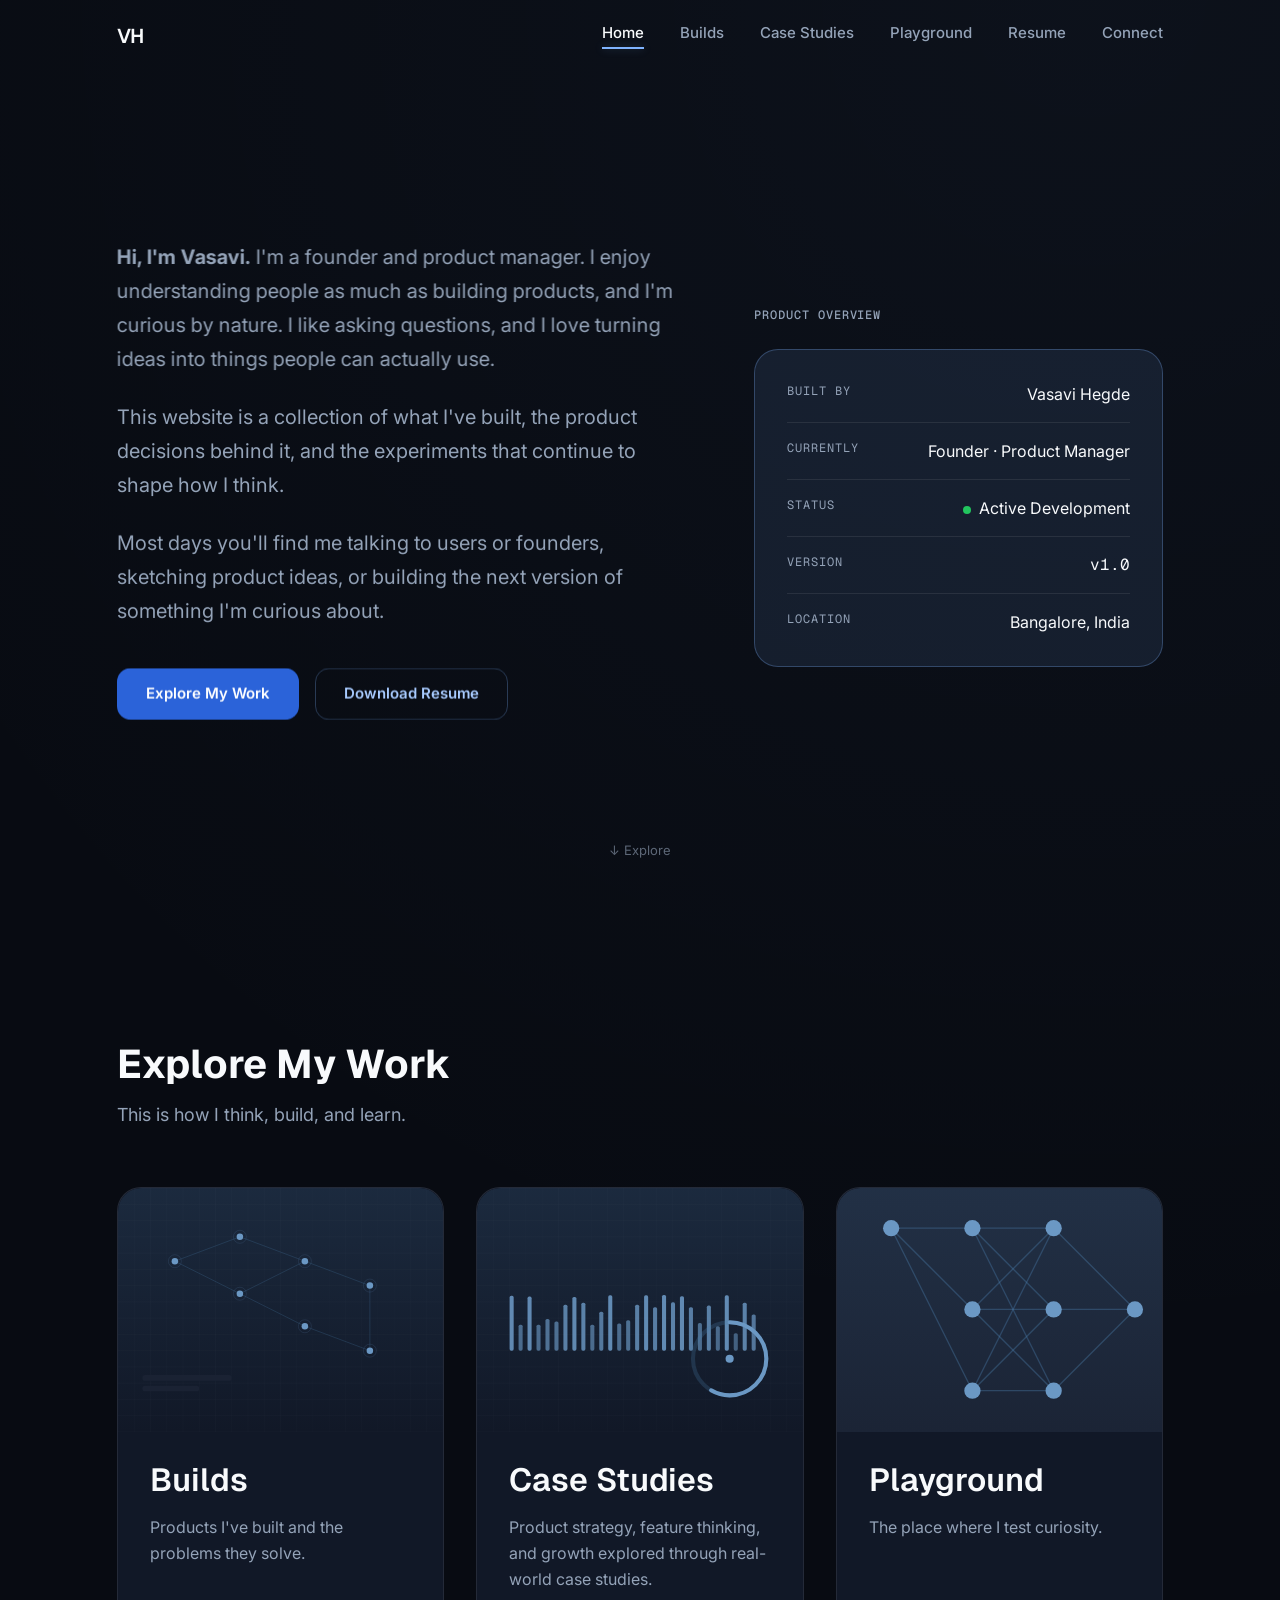
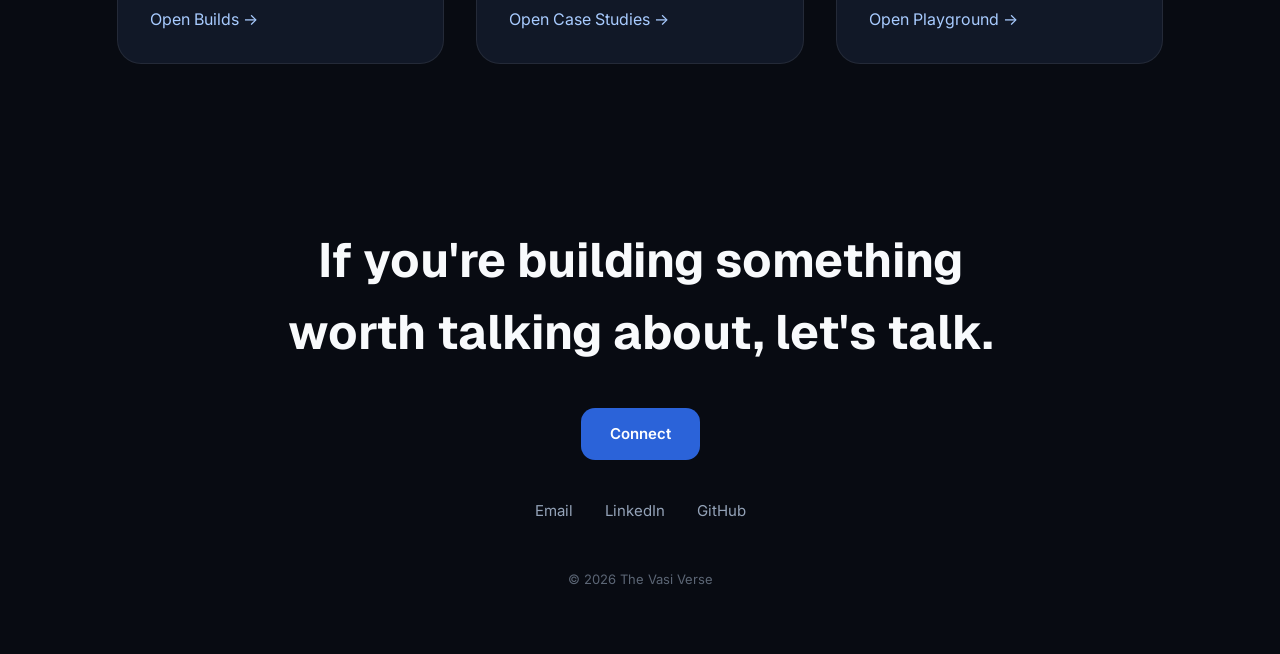
==== commit 7f2b2147: "motion" ====
--- a/index.html
+++ b/index.html
@@ -31,8 +31,8 @@
 
   <main>
     <header class="home-hero container" data-hero="home">
-      <div class="home-hero-copy">
-        <p class="body-lg" data-hero-item style="--hero-delay:0ms"><strong>Hi, I'm Vasavi.</strong> I'm a founder and product manager. I enjoy understanding people as much as building products, and I'm curious by nature. I like asking questions, and I love turning ideas into things people can actually use.</p>
+      <div class="home-hero-copy" data-hero-scroll-target>
+        <p class="body-lg" data-hero-item data-hero-dir="left" style="--hero-delay:0ms"><strong>Hi, I'm Vasavi.</strong> I'm a founder and product manager. I enjoy understanding people as much as building products, and I'm curious by nature. I like asking questions, and I love turning ideas into things people can actually use.</p>
         <p class="body-lg" data-hero-item style="--hero-delay:100ms">This website is a collection of what I've built, the product decisions behind it, and the experiments that continue to shape how I think.</p>
         <p class="body-lg" data-hero-item style="--hero-delay:200ms">Most days you'll find me talking to users or founders, sketching product ideas, or building the next version of something I'm curious about.</p>
         <div class="home-hero-ctas" data-hero-item style="--hero-delay:300ms">
@@ -41,28 +41,30 @@
         </div>
       </div>
 
-      <aside class="page-hero-meta" data-hero-item style="--hero-delay:400ms">
-        <span class="micro-label">Product Overview</span>
-        <div class="meta-panel" style="margin-top: 24px;">
-          <div class="meta-row">
-            <span class="meta-label">Built by</span>
-            <span class="meta-value">Vasavi Hegde</span>
-          </div>
-          <div class="meta-row">
-            <span class="meta-label">Currently</span>
-            <span class="meta-value">Founder &middot; Product Manager</span>
-          </div>
-          <div class="meta-row">
-            <span class="meta-label">Status</span>
-            <span class="meta-value"><span class="status-dot"></span>Active Development</span>
-          </div>
-          <div class="meta-row">
-            <span class="meta-label">Version</span>
-            <span class="meta-value mono">v1.0</span>
-          </div>
-          <div class="meta-row">
-            <span class="meta-label">Location</span>
-            <span class="meta-value">Bangalore, India</span>
+      <aside class="page-hero-meta" data-hero-scroll-target>
+        <div data-hero-item data-hero-dir="right" style="--hero-delay:400ms">
+          <span class="micro-label">Product Overview</span>
+          <div class="meta-panel" style="margin-top: 24px;">
+            <div class="meta-row">
+              <span class="meta-label">Built by</span>
+              <span class="meta-value">Vasavi Hegde</span>
+            </div>
+            <div class="meta-row">
+              <span class="meta-label">Currently</span>
+              <span class="meta-value">Founder &middot; Product Manager</span>
+            </div>
+            <div class="meta-row">
+              <span class="meta-label">Status</span>
+              <span class="meta-value"><span class="status-dot"></span>Active Development</span>
+            </div>
+            <div class="meta-row">
+              <span class="meta-label">Version</span>
+              <span class="meta-value mono">v1.0</span>
+            </div>
+            <div class="meta-row">
+              <span class="meta-label">Location</span>
+              <span class="meta-value">Bangalore, India</span>
+            </div>
           </div>
         </div>
       </aside>
@@ -71,7 +73,7 @@
     </header>
 
     <section class="section container" id="work">
-      <div class="gateway-heading" data-reveal>
+      <div class="gateway-heading" data-reveal="heading">
         <h2 class="heading-1">Explore My Work</h2>
         <p class="body-base">This is how I think, build, and learn.</p>
       </div>
--- a/css/style.css
+++ b/css/style.css
@@ -298,11 +298,15 @@
   transition: transform var(--dur-micro) var(--ease-standard);
 }
 
-.nav-link:hover { color: var(--color-text-primary); }
+.nav-link:hover { color: var(--color-text-primary); transform: translateY(-1px); }
 .nav-link:hover::after { transform: scaleX(1); }
 
 .nav-link.is-active { color: var(--color-text-primary); }
-.nav-link.is-active::after { transform: scaleX(1); }
+.nav-link.is-active::after {
+  transform: scaleX(1);
+  height: 2px;
+  box-shadow: 0 0 8px 0 var(--accent-blue-border);
+}
 
 /* Spotlight hover — desktop only. Hovering the nav dims every link except
    the one under the cursor, which lifts slightly and picks up the accent. */
@@ -534,6 +538,8 @@
    Cards — shared product/case-study/playground card system
    ------------------------------------------------------------------------- */
 .card {
+  position: relative;
+  overflow: hidden;
   background: var(--color-surface);
   border: 1px solid var(--color-border);
   border-radius: var(--radius-lg);
@@ -552,6 +558,33 @@
   border-color: var(--accent-blue-border);
   background: var(--color-elevated);
   box-shadow: var(--shadow-lg), var(--shadow-glow);
+}
+
+/* Tap press feedback — the only motion feedback touch devices get, since
+   they have no hover. Quick and gentle, distinct from the desktop lift. */
+.card:active {
+  transform: translateY(-2px) scale(0.99);
+  transition-duration: var(--dur-micro);
+}
+
+/* Shine sweep — a single soft diagonal highlight passes over the card on
+   hover/tap. Used on cards that don't flip (homepage gateway cards, Case
+   Studies placeholders) so they still feel tactile without an empty back
+   face. Purely decorative, so it's skipped for flip cards (they already
+   have their own physical motion) via the :not() below. */
+.card:not(.flip-card)::after {
+  content: '';
+  position: absolute;
+  inset: 0;
+  background: linear-gradient(115deg, transparent 42%, rgba(127, 179, 255, 0.12) 50%, transparent 58%);
+  transform: translateX(-120%);
+  pointer-events: none;
+  transition: transform var(--dur-card) var(--ease-standard);
+}
+
+.card:not(.flip-card):hover::after,
+.card:not(.flip-card):active::after {
+  transform: translateX(120%);
 }
 
 /* Spotlight — hovering the group dims every card except the one under the cursor */
@@ -641,7 +674,7 @@
 .editorial-row:last-child { border-bottom: none; }
 
 .editorial-row.is-reversed .editorial-media { order: 2; }
-.editorial-row.is-reversed .editorial-content { order: 1; }
+.editorial-row.is-reversed .flip-card { order: 1; }
 
 .editorial-row:hover {
   transform: translateY(-6px) scale(1.01);
@@ -704,12 +737,12 @@
 
 .meta-grid-item { display: flex; flex-direction: column; gap: 4px; }
 
-.editorial-ctas { display: flex; gap: 16px; flex-wrap: wrap; margin-top: 8px; }
+.editorial-ctas { display: flex; align-items: center; gap: 16px; flex-wrap: wrap; margin-top: 8px; }
 
 @media (max-width: 900px) {
   .editorial-row { grid-template-columns: 1fr; gap: 32px; padding: 64px 24px; }
   .editorial-row.is-reversed .editorial-media { order: 1; }
-  .editorial-row.is-reversed .editorial-content { order: 2; }
+  .editorial-row.is-reversed .flip-card { order: 2; }
 }
 
 /* Small grid cards (Case Studies grid, Playground cards, Connect cards) */
@@ -730,6 +763,116 @@
 }
 
 .small-card .card-media { aspect-ratio: 16 / 10; }
+
+/* -------------------------------------------------------------------------
+   Flip cards — the 3D card turn (Builds content pane, Playground timeline
+   card). Front/back are stacked in the same CSS Grid cell so the container
+   height always matches the taller face, with no JS measurement needed.
+   Desktop: hover or keyboard focus turns the card. Touch: the .flip-trigger
+   button (always present, works for mouse/keyboard/touch alike) toggles a
+   persistent .is-flipped class via js/main.js.
+   ------------------------------------------------------------------------- */
+.flip-card {
+  perspective: 1600px;
+  transition: transform var(--dur-scroll) var(--ease-standard);
+}
+
+.flip-card:hover,
+.flip-card:focus-within,
+.flip-card.is-flipped {
+  transform: translateY(-3px);
+}
+
+.flip-card-inner {
+  position: relative;
+  display: grid;
+  transform-style: preserve-3d;
+  transition: transform var(--dur-scroll) var(--ease-standard);
+}
+
+.flip-card:hover .flip-card-inner,
+.flip-card:focus-within .flip-card-inner,
+.flip-card.is-flipped .flip-card-inner {
+  transform: rotateY(180deg);
+}
+
+.flip-card-front,
+.flip-card-back {
+  grid-area: 1 / 1;
+  min-width: 0;
+  display: flex;
+  flex-direction: column;
+  justify-content: center;
+  backface-visibility: hidden;
+  -webkit-backface-visibility: hidden;
+}
+
+.flip-card-back {
+  transform: rotateY(180deg);
+}
+
+/* Faces reuse .editorial-content / .timeline-card for their existing visual
+   styling (padding, background, borders) — their own standalone :hover
+   effects are neutralized here since .flip-card now owns the hover motion.
+   Each rule re-asserts its face's own resting transform (front: none, back:
+   rotateY(180deg)) at higher specificity than .timeline-card:hover — without
+   that, .timeline-card's own hover-lift would override the back face's
+   rotation and leave it permanently facing the viewer instead of hidden. */
+.flip-card-front.timeline-card,
+.flip-card-front.timeline-card:hover {
+  transform: none;
+  cursor: default;
+  border-color: var(--color-border);
+  background: var(--color-surface);
+  box-shadow: none;
+  height: 100%;
+}
+
+.flip-card-back.timeline-card,
+.flip-card-back.timeline-card:hover {
+  transform: rotateY(180deg);
+  cursor: default;
+  border-color: var(--color-border);
+  background: var(--color-surface);
+  box-shadow: none;
+  height: 100%;
+}
+
+.flip-trigger {
+  display: inline-flex;
+  align-items: center;
+  justify-content: center;
+  width: 36px;
+  height: 36px;
+  margin-top: 4px;
+  border-radius: 50%;
+  border: 1px solid var(--accent-blue-border);
+  background: var(--accent-blue-bg);
+  color: var(--accent-blue-soft);
+  font-size: 16px;
+  line-height: 1;
+  opacity: 0.75;
+  transition: opacity var(--dur-micro) var(--ease-standard),
+              background var(--dur-micro) var(--ease-standard),
+              color var(--dur-micro) var(--ease-standard),
+              transform var(--dur-micro) var(--ease-standard);
+}
+
+.flip-trigger:hover,
+.flip-trigger:focus-visible {
+  opacity: 1;
+  background: var(--accent-blue-border);
+  color: var(--color-text-primary);
+}
+
+.flip-trigger:active { transform: scale(0.92); }
+
+/* Desktop already reveals the back on hover, so the trigger is a quiet
+   keyboard-accessible affordance there; on touch it's the primary control. */
+@media (hover: hover) and (pointer: fine) {
+  .flip-trigger { opacity: 0.45; }
+  .flip-trigger:hover, .flip-trigger:focus-visible { opacity: 1; }
+}
 
 /* -------------------------------------------------------------------------
    Contact cards (Connect page)
@@ -1111,10 +1254,52 @@
   transform: translateY(0);
 }
 
-/* Hero entrance — staggered via inline delay custom property */
+/* Stronger editorial reveal for major section headings — horizontal travel
+   + a soft clip mask instead of the quiet vertical fade used everywhere
+   else. Reuses .gateway-heading, the shared heading wrapper across pages. */
+[data-reveal="heading"] {
+  transform: translateX(-24px);
+  clip-path: inset(0 0 0 8%);
+  transition: opacity var(--dur-scroll) var(--ease-out),
+              transform var(--dur-scroll) var(--ease-out),
+              clip-path var(--dur-scroll) var(--ease-out);
+}
+
+[data-reveal="heading"].is-visible {
+  transform: translateX(0);
+  clip-path: inset(0 0 0 0);
+}
+
+/* Hero entrance — staggered via inline delay custom property.
+   Default items fade + move up 8px. Items marked data-hero-dir="left|right"
+   additionally travel horizontally and reveal from under a soft clip mask —
+   used only for the headline (left) and Product Overview (right) per the
+   editorial entrance sequence. */
 [data-hero-item] {
   opacity: 0;
-  transform: translateY(8px);
+  transform: translate3d(var(--hero-x, 0), var(--hero-y, 8px), 0);
+  clip-path: var(--hero-clip, inset(0 0 0 0));
+}
+
+[data-hero-item][data-hero-dir="left"] {
+  --hero-x: -28px;
+  --hero-y: 0px;
+  --hero-clip: inset(0 0 0 10%);
+}
+
+[data-hero-item][data-hero-dir="right"] {
+  --hero-x: 28px;
+  --hero-y: 0px;
+  --hero-clip: inset(0 10% 0 0);
+}
+
+/* Below 640px the hero stacks to a single column and --page-margin shrinks,
+   so the full 28px horizontal travel can briefly exceed the available edge
+   space before the stagger delay starts. Motion.md calls for ~30% less
+   movement on mobile anyway — this satisfies both at once. */
+@media (max-width: 640px) {
+  [data-hero-item][data-hero-dir="left"] { --hero-x: -16px; --hero-clip: inset(0 0 0 6%); }
+  [data-hero-item][data-hero-dir="right"] { --hero-x: 16px; --hero-clip: inset(0 6% 0 0); }
 }
 
 .hero-ready [data-hero-item] {
@@ -1123,7 +1308,41 @@
 }
 
 @keyframes hero-fade-up {
-  to { opacity: 1; transform: translateY(0); }
+  to { opacity: 1; transform: translate3d(0, 0, 0); clip-path: inset(0 0 0 0); }
+}
+
+/* Hero scroll-out — driven by a scroll-linked custom property (--hero-scroll,
+   0 to 1) set in js/main.js via a passive, rAF-batched scroll listener. Pure
+   function of scroll position, no animation/transition timing, so it never
+   fights native scrolling and always tracks 1:1 with the user's gesture. */
+.home-hero { --hero-scroll: 0; }
+
+[data-hero-scroll-target] {
+  transform: translateY(calc(var(--hero-scroll, 0) * -36px));
+  opacity: calc(1 - (var(--hero-scroll, 0) * 0.85));
+  will-change: transform, opacity;
+}
+
+/* -------------------------------------------------------------------------
+   Electric cursor trail — desktop only, created lazily by js/main.js only
+   when (hover: hover) and (pointer: fine) and no reduced-motion preference.
+   A handful of small dots lerp toward the pointer and fade quickly.
+   ------------------------------------------------------------------------- */
+.cursor-trail {
+  position: fixed;
+  top: 0;
+  left: 0;
+  width: 6px;
+  height: 6px;
+  border-radius: 50%;
+  background: var(--accent-blue-soft);
+  box-shadow: 0 0 6px 1px rgba(127, 179, 255, 0.35);
+  opacity: 0;
+  pointer-events: none;
+  z-index: 9999;
+  transform: translate3d(-50%, -50%, 0);
+  transition: opacity 250ms var(--ease-standard);
+  will-change: transform, opacity;
 }
 
 /* -------------------------------------------------------------------------
@@ -1146,9 +1365,37 @@
     scroll-behavior: auto !important;
   }
 
-  [data-reveal] { opacity: 1; transform: none; }
-  [data-hero-item] { opacity: 1; transform: none; }
+  [data-reveal] { opacity: 1; transform: none; clip-path: none; }
+  [data-hero-item] { opacity: 1; transform: none; clip-path: none; }
+  [data-hero-scroll-target] { transform: none; opacity: 1; }
   .scroll-indicator { animation: none; }
+
+  /* Large 3D rotation and cursor-tracking effects are motion for its own
+     sake — remove them entirely rather than just speeding them up. The flip
+     becomes an instant content swap (front/back) instead of a rotation. */
+  .flip-card-inner { transform: none !important; }
+  .flip-card:hover, .flip-card:focus-within, .flip-card.is-flipped { transform: none; }
+
+  .flip-card-front { position: static; }
+  .flip-card-back { position: static; visibility: hidden; height: 0; overflow: hidden; }
+
+  .flip-card:hover .flip-card-front,
+  .flip-card:focus-within .flip-card-front,
+  .flip-card.is-flipped .flip-card-front {
+    visibility: hidden;
+    height: 0;
+    overflow: hidden;
+  }
+
+  .flip-card:hover .flip-card-back,
+  .flip-card:focus-within .flip-card-back,
+  .flip-card.is-flipped .flip-card-back {
+    visibility: visible;
+    height: auto;
+    overflow: visible;
+  }
+
+  .cursor-trail { display: none !important; }
 }
 
 /* -------------------------------------------------------------------------
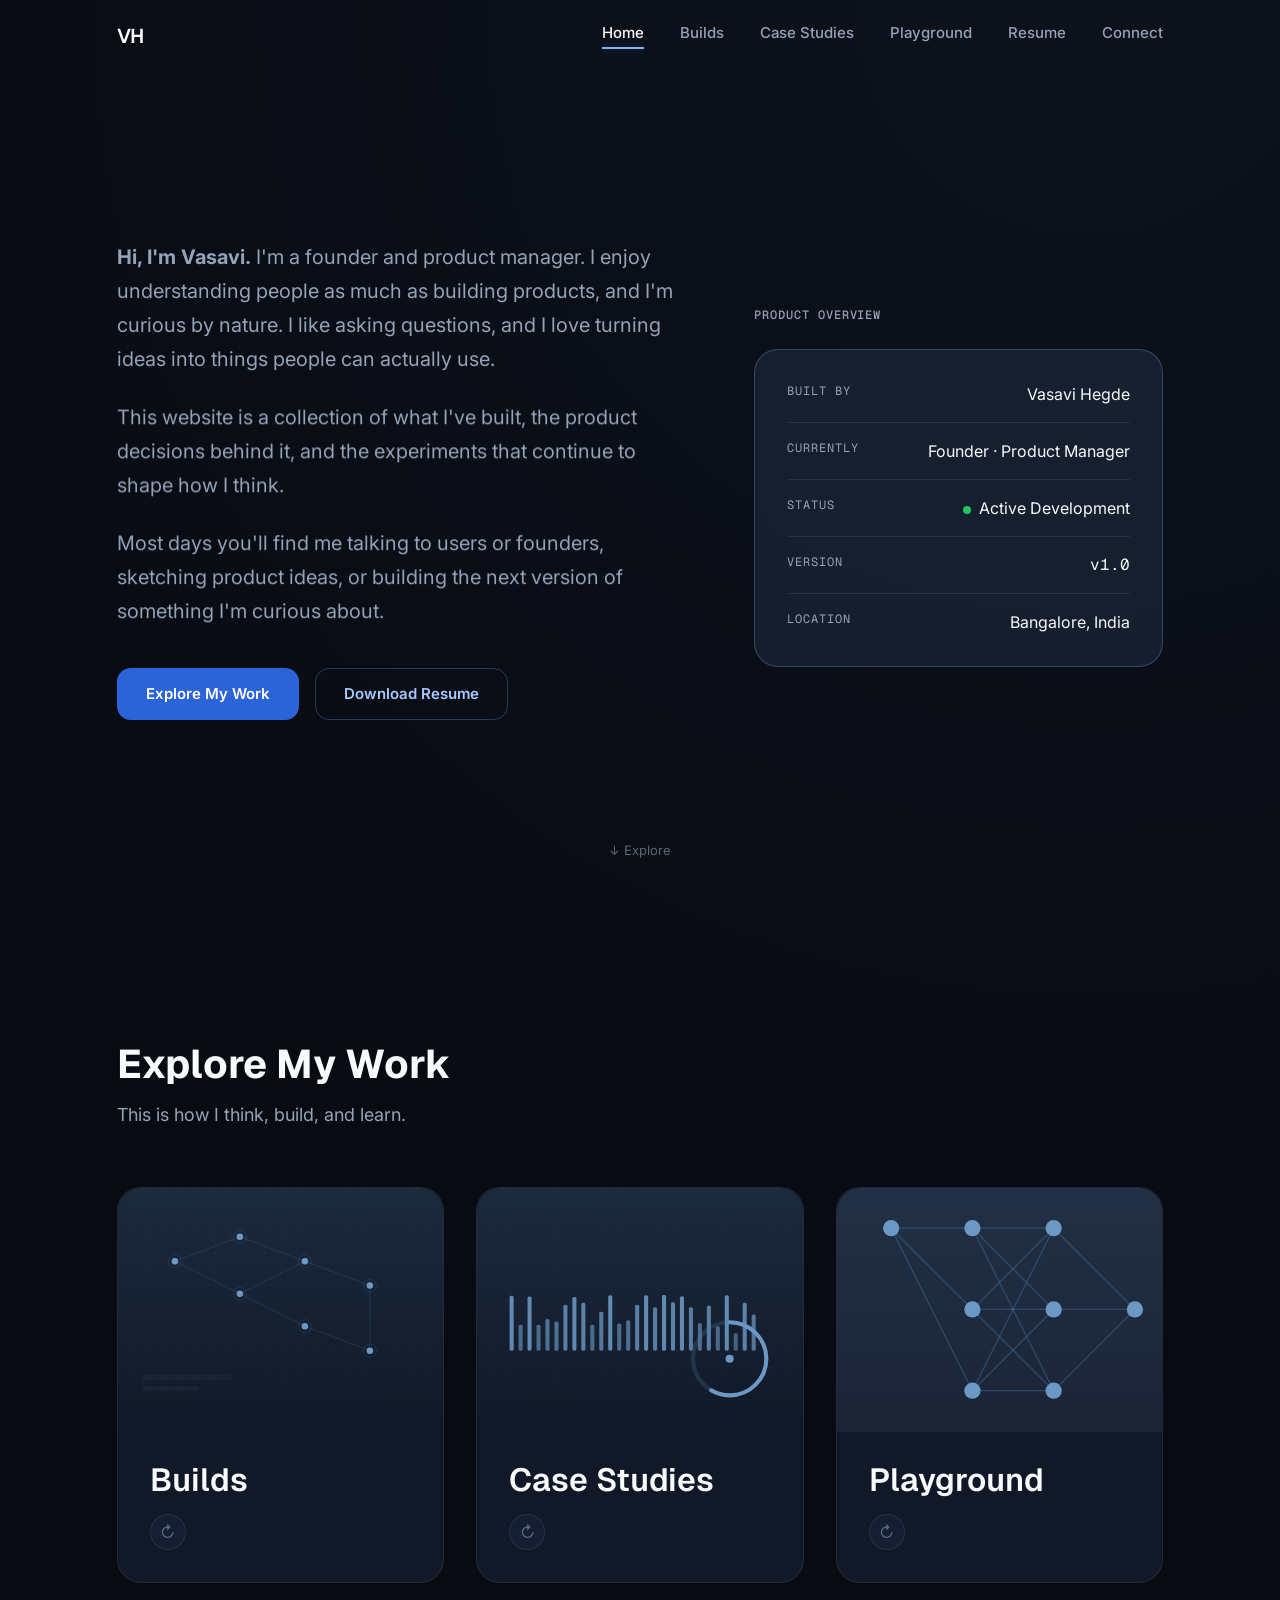
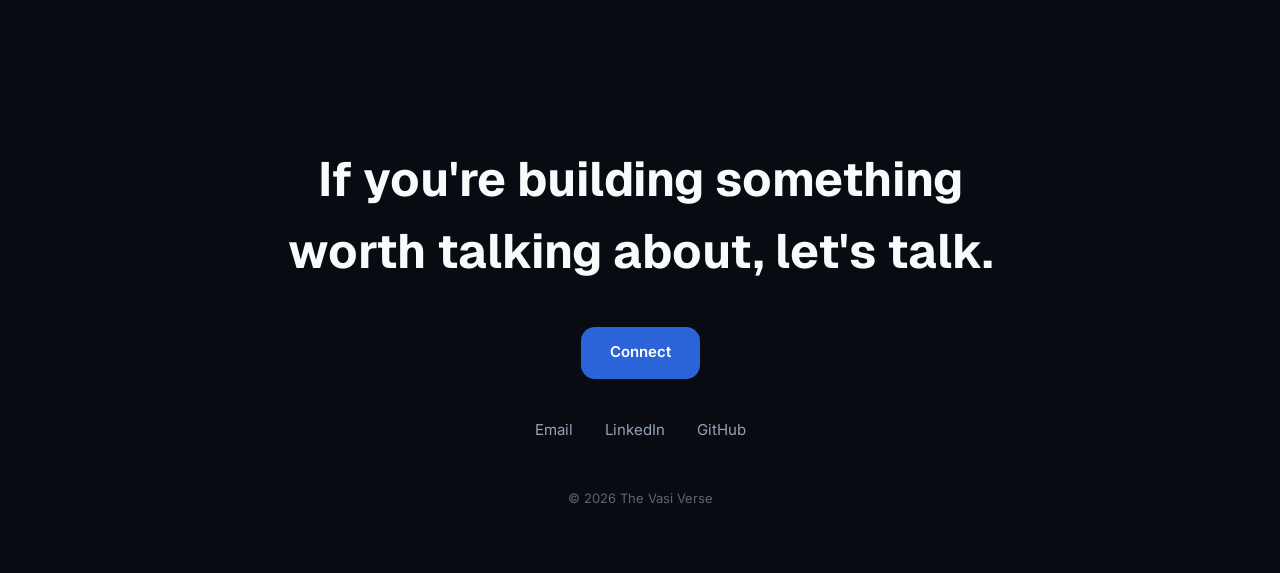
==== commit e0768bfe: "motion" ====
--- a/index.html
+++ b/index.html
@@ -79,38 +79,83 @@
       </div>
 
       <div class="card-grid">
-        <a class="card gateway-card" href="builds.html" data-reveal>
-          <div class="card-media">
-            <img src="assets/builds/studioai.svg" alt="" loading="lazy" width="800" height="600">
+        <div class="flip-card gateway-card" data-reveal>
+          <div class="flip-card-inner">
+            <div class="flip-card-front card">
+              <div class="card-media">
+                <img src="assets/builds/studioai.svg" alt="" loading="lazy" width="800" height="600">
+              </div>
+              <div class="card-body">
+                <h3 class="heading-2">Builds</h3>
+                <button type="button" class="flip-trigger" aria-pressed="false" aria-label="Show Builds preview" style="margin-top:auto;">
+                  <span aria-hidden="true">&#8635;</span>
+                </button>
+              </div>
+            </div>
+            <div class="flip-card-back card">
+              <div class="card-body">
+                <h3 class="heading-2">Builds</h3>
+                <p class="body-small">Products I've built and the problems they solve.</p>
+                <a href="builds.html" class="btn-link" style="margin-top:auto;">Open Builds <span class="arrow">&rarr;</span></a>
+                <button type="button" class="flip-trigger" aria-pressed="true" aria-label="Back to Builds card">
+                  <span aria-hidden="true">&#8634;</span>
+                </button>
+              </div>
+            </div>
           </div>
-          <div class="card-body">
-            <h3 class="heading-2">Builds</h3>
-            <p class="body-small">Products I've built and the problems they solve.</p>
-            <span class="btn-link" style="margin-top:auto;">Open Builds <span class="arrow">&rarr;</span></span>
+        </div>
+
+        <div class="flip-card gateway-card" data-reveal>
+          <div class="flip-card-inner">
+            <div class="flip-card-front card">
+              <div class="card-media">
+                <img src="assets/case-studies/spotify.svg" alt="" loading="lazy" width="800" height="600">
+              </div>
+              <div class="card-body">
+                <h3 class="heading-2">Case Studies</h3>
+                <button type="button" class="flip-trigger" aria-pressed="false" aria-label="Show Case Studies preview" style="margin-top:auto;">
+                  <span aria-hidden="true">&#8635;</span>
+                </button>
+              </div>
+            </div>
+            <div class="flip-card-back card">
+              <div class="card-body">
+                <h3 class="heading-2">Case Studies</h3>
+                <p class="body-small">Product strategy, feature thinking, and growth explored through real-world case studies.</p>
+                <a href="case-studies.html" class="btn-link" style="margin-top:auto;">Open Case Studies <span class="arrow">&rarr;</span></a>
+                <button type="button" class="flip-trigger" aria-pressed="true" aria-label="Back to Case Studies card">
+                  <span aria-hidden="true">&#8634;</span>
+                </button>
+              </div>
+            </div>
           </div>
-        </a>
+        </div>
 
-        <a class="card gateway-card" href="case-studies.html" data-reveal>
-          <div class="card-media">
-            <img src="assets/case-studies/spotify.svg" alt="" loading="lazy" width="800" height="600">
+        <div class="flip-card gateway-card" data-reveal>
+          <div class="flip-card-inner">
+            <div class="flip-card-front card">
+              <div class="card-media">
+                <img src="assets/playground/malware.svg" alt="" loading="lazy" width="800" height="600">
+              </div>
+              <div class="card-body">
+                <h3 class="heading-2">Playground</h3>
+                <button type="button" class="flip-trigger" aria-pressed="false" aria-label="Show Playground preview" style="margin-top:auto;">
+                  <span aria-hidden="true">&#8635;</span>
+                </button>
+              </div>
+            </div>
+            <div class="flip-card-back card">
+              <div class="card-body">
+                <h3 class="heading-2">Playground</h3>
+                <p class="body-small">The place where I test curiosity.</p>
+                <a href="playground.html" class="btn-link" style="margin-top:auto;">Open Playground <span class="arrow">&rarr;</span></a>
+                <button type="button" class="flip-trigger" aria-pressed="true" aria-label="Back to Playground card">
+                  <span aria-hidden="true">&#8634;</span>
+                </button>
+              </div>
+            </div>
           </div>
-          <div class="card-body">
-            <h3 class="heading-2">Case Studies</h3>
-            <p class="body-small">Product strategy, feature thinking, and growth explored through real-world case studies.</p>
-            <span class="btn-link" style="margin-top:auto;">Open Case Studies <span class="arrow">&rarr;</span></span>
-          </div>
-        </a>
-
-        <a class="card gateway-card" href="playground.html" data-reveal>
-          <div class="card-media">
-            <img src="assets/playground/malware.svg" alt="" loading="lazy" width="800" height="600">
-          </div>
-          <div class="card-body">
-            <h3 class="heading-2">Playground</h3>
-            <p class="body-small">The place where I test curiosity.</p>
-            <span class="btn-link" style="margin-top:auto;">Open Playground <span class="arrow">&rarr;</span></span>
-          </div>
-        </a>
+        </div>
       </div>
     </section>
 
--- a/css/style.css
+++ b/css/style.css
@@ -552,8 +552,11 @@
               filter var(--dur-card) var(--ease-standard);
 }
 
-.card:hover,
-.card:focus-visible {
+/* :not(.flip-card-front):not(.flip-card-back) throughout this rule keeps it
+   from fighting the flip system's own transform on cards used as a flip
+   face (Home gateway cards, Case Studies) — see the Flip cards section. */
+.card:not(.flip-card-front):not(.flip-card-back):hover,
+.card:not(.flip-card-front):not(.flip-card-back):focus-visible {
   transform: translateY(-6px) scale(1.02);
   border-color: var(--accent-blue-border);
   background: var(--color-elevated);
@@ -562,17 +565,15 @@
 
 /* Tap press feedback — the only motion feedback touch devices get, since
    they have no hover. Quick and gentle, distinct from the desktop lift. */
-.card:active {
+.card:not(.flip-card-front):not(.flip-card-back):active {
   transform: translateY(-2px) scale(0.99);
   transition-duration: var(--dur-micro);
 }
 
 /* Shine sweep — a single soft diagonal highlight passes over the card on
-   hover/tap. Used on cards that don't flip (homepage gateway cards, Case
-   Studies placeholders) so they still feel tactile without an empty back
-   face. Purely decorative, so it's skipped for flip cards (they already
-   have their own physical motion) via the :not() below. */
-.card:not(.flip-card)::after {
+   hover/tap. Only used on cards that aren't flip faces — flip cards already
+   have their own physical motion. */
+.card:not(.flip-card-front):not(.flip-card-back)::after {
   content: '';
   position: absolute;
   inset: 0;
@@ -582,20 +583,26 @@
   transition: transform var(--dur-card) var(--ease-standard);
 }
 
-.card:not(.flip-card):hover::after,
-.card:not(.flip-card):active::after {
+.card:not(.flip-card-front):not(.flip-card-back):hover::after,
+.card:not(.flip-card-front):not(.flip-card-back):active::after {
   transform: translateX(120%);
 }
 
-/* Spotlight — hovering the group dims every card except the one under the cursor */
+/* Spotlight — hovering the group dims every card except the one under the
+   cursor. .flip-card is included since flip cards are the grid's direct
+   child now (the .card styling lives one level deeper, on each face). */
 .card-grid:hover > .card,
-.small-card-grid:hover > .card {
+.card-grid:hover > .flip-card,
+.small-card-grid:hover > .card,
+.small-card-grid:hover > .flip-card {
   opacity: 0.5;
   filter: saturate(0.85);
 }
 
 .card-grid:hover > .card:hover,
-.small-card-grid:hover > .card:hover {
+.card-grid:hover > .flip-card:hover,
+.small-card-grid:hover > .card:hover,
+.small-card-grid:hover > .flip-card:hover {
   opacity: 1;
   filter: none;
 }
@@ -654,33 +661,20 @@
 .gateway-card .card-media { aspect-ratio: 4 / 3; }
 .gateway-card .card-body { display: flex; flex-direction: column; gap: 14px; flex: 1; }
 
-/* Alternating editorial rows (Builds / Case Studies) */
+/* Alternating editorial rows (Builds / Case Studies). Each row wraps a
+   single .flip-card — the whole thing (logo included) physically turns, so
+   the row itself is just padding/border; the 2-column media|content grid
+   lives on .flip-card-front (see .flip-card--row below), and .flip-card
+   owns the hover lift so the row no longer sets its own transform. */
 .editorial-row {
-  display: grid;
-  grid-template-columns: minmax(0, 1fr) minmax(0, 1fr);
-  gap: 64px;
-  align-items: center;
   padding: 96px 40px;
   border-bottom: 1px solid var(--color-border);
   border-radius: var(--radius-xl);
-  cursor: pointer;
-  transition: transform var(--dur-card) var(--ease-standard),
-              box-shadow var(--dur-card) var(--ease-standard),
-              background var(--dur-card) var(--ease-standard),
-              opacity var(--dur-card) var(--ease-standard),
+  transition: opacity var(--dur-card) var(--ease-standard),
               filter var(--dur-card) var(--ease-standard);
 }
 
 .editorial-row:last-child { border-bottom: none; }
-
-.editorial-row.is-reversed .editorial-media { order: 2; }
-.editorial-row.is-reversed .flip-card { order: 1; }
-
-.editorial-row:hover {
-  transform: translateY(-6px) scale(1.01);
-  box-shadow: var(--shadow-lg), var(--shadow-glow);
-  background: var(--color-surface);
-}
 
 /* Spotlight — hovering the list dims every build except the one under the cursor */
 .builds-list:hover > .editorial-row { opacity: 0.5; filter: saturate(0.85); }
@@ -729,6 +723,20 @@
 
 .editorial-content { display: flex; flex-direction: column; gap: 20px; min-width: 0; }
 
+/* The Builds row's flip front holds the media + content side by side —
+   this is where the row's old 2-column grid moved to, now that the row
+   itself wraps a single .flip-card. The back reuses .editorial-content's
+   own flex-column layout at full row width (no media there to pair with). */
+.flip-card--row .flip-card-front {
+  display: grid;
+  grid-template-columns: minmax(0, 1fr) minmax(0, 1fr);
+  gap: 64px;
+  align-items: center;
+}
+
+.editorial-row.is-reversed .flip-card-front .editorial-media { order: 2; }
+.editorial-row.is-reversed .flip-card-front .editorial-content { order: 1; }
+
 .meta-grid {
   display: grid;
   grid-template-columns: repeat(2, minmax(0, 1fr));
@@ -740,9 +748,10 @@
 .editorial-ctas { display: flex; align-items: center; gap: 16px; flex-wrap: wrap; margin-top: 8px; }
 
 @media (max-width: 900px) {
-  .editorial-row { grid-template-columns: 1fr; gap: 32px; padding: 64px 24px; }
-  .editorial-row.is-reversed .editorial-media { order: 1; }
-  .editorial-row.is-reversed .flip-card { order: 2; }
+  .editorial-row { padding: 64px 24px; }
+  .flip-card--row .flip-card-front { grid-template-columns: 1fr; gap: 32px; }
+  .editorial-row.is-reversed .flip-card-front .editorial-media { order: 1; }
+  .editorial-row.is-reversed .flip-card-front .editorial-content { order: 2; }
 }
 
 /* Small grid cards (Case Studies grid, Playground cards, Connect cards) */
@@ -763,6 +772,7 @@
 }
 
 .small-card .card-media { aspect-ratio: 16 / 10; }
+.small-card .card-body { display: flex; flex-direction: column; gap: 14px; flex: 1; }
 
 /* -------------------------------------------------------------------------
    Flip cards — the 3D card turn (Builds content pane, Playground timeline
@@ -773,8 +783,14 @@
    persistent .is-flipped class via js/main.js.
    ------------------------------------------------------------------------- */
 .flip-card {
-  perspective: 1600px;
-  transition: transform var(--dur-scroll) var(--ease-standard);
+  perspective: 2000px;
+  transition: transform var(--dur-hero) var(--ease-out);
+}
+
+/* Builds rows are much wider than the compact cards elsewhere, so a larger
+   perspective keeps the turn from skewing too sharply at the edges. */
+.flip-card--row {
+  perspective: 3400px;
 }
 
 .flip-card:hover,
@@ -787,7 +803,7 @@
   position: relative;
   display: grid;
   transform-style: preserve-3d;
-  transition: transform var(--dur-scroll) var(--ease-standard);
+  transition: transform var(--dur-hero) var(--ease-out);
 }
 
 .flip-card:hover .flip-card-inner,
@@ -811,30 +827,16 @@
   transform: rotateY(180deg);
 }
 
-/* Faces reuse .editorial-content / .timeline-card for their existing visual
-   styling (padding, background, borders) — their own standalone :hover
-   effects are neutralized here since .flip-card now owns the hover motion.
-   Each rule re-asserts its face's own resting transform (front: none, back:
-   rotateY(180deg)) at higher specificity than .timeline-card:hover — without
-   that, .timeline-card's own hover-lift would override the back face's
-   rotation and leave it permanently facing the viewer instead of hidden. */
+/* Faces reuse .editorial-content / .timeline-card / .card for their existing
+   visual styling (padding, background, borders). Each of those components'
+   own :hover rules is written with :not(.flip-card-front):not(.flip-card-back)
+   so it never fires here — .flip-card owns the hover motion instead. This
+   just fills the shared grid cell to the taller face's height. */
 .flip-card-front.timeline-card,
-.flip-card-front.timeline-card:hover {
-  transform: none;
+.flip-card-back.timeline-card,
+.flip-card-front.card,
+.flip-card-back.card {
   cursor: default;
-  border-color: var(--color-border);
-  background: var(--color-surface);
-  box-shadow: none;
-  height: 100%;
-}
-
-.flip-card-back.timeline-card,
-.flip-card-back.timeline-card:hover {
-  transform: rotateY(180deg);
-  cursor: default;
-  border-color: var(--color-border);
-  background: var(--color-surface);
-  box-shadow: none;
   height: 100%;
 }
 
@@ -993,7 +995,7 @@
               box-shadow var(--dur-card) var(--ease-standard);
 }
 
-.timeline-card:hover {
+.timeline-card:not(.flip-card-front):not(.flip-card-back):hover {
   border-color: var(--accent-blue-border);
   background: var(--color-elevated);
   transform: translateY(-6px) scale(1.01);
@@ -1376,23 +1378,29 @@
   .flip-card-inner { transform: none !important; }
   .flip-card:hover, .flip-card:focus-within, .flip-card.is-flipped { transform: none; }
 
+  /* !important is required here: .flip-card-front/back.card and
+     .timeline-card carry their own height:100% (specificity 0,2,0) so the
+     content swap can fill the shared grid cell in normal motion — without
+     !important that rule would beat this block's plain-class height:0/auto
+     swap (0,1,0) and leave the back face permanently full-height (and, via
+     hit-testing, blocking clicks on the front face's own controls). */
   .flip-card-front { position: static; }
-  .flip-card-back { position: static; visibility: hidden; height: 0; overflow: hidden; }
+  .flip-card-back { position: static; visibility: hidden !important; height: 0 !important; overflow: hidden !important; }
 
   .flip-card:hover .flip-card-front,
   .flip-card:focus-within .flip-card-front,
   .flip-card.is-flipped .flip-card-front {
-    visibility: hidden;
-    height: 0;
-    overflow: hidden;
+    visibility: hidden !important;
+    height: 0 !important;
+    overflow: hidden !important;
   }
 
   .flip-card:hover .flip-card-back,
   .flip-card:focus-within .flip-card-back,
   .flip-card.is-flipped .flip-card-back {
-    visibility: visible;
-    height: auto;
-    overflow: visible;
+    visibility: visible !important;
+    height: auto !important;
+    overflow: visible !important;
   }
 
   .cursor-trail { display: none !important; }
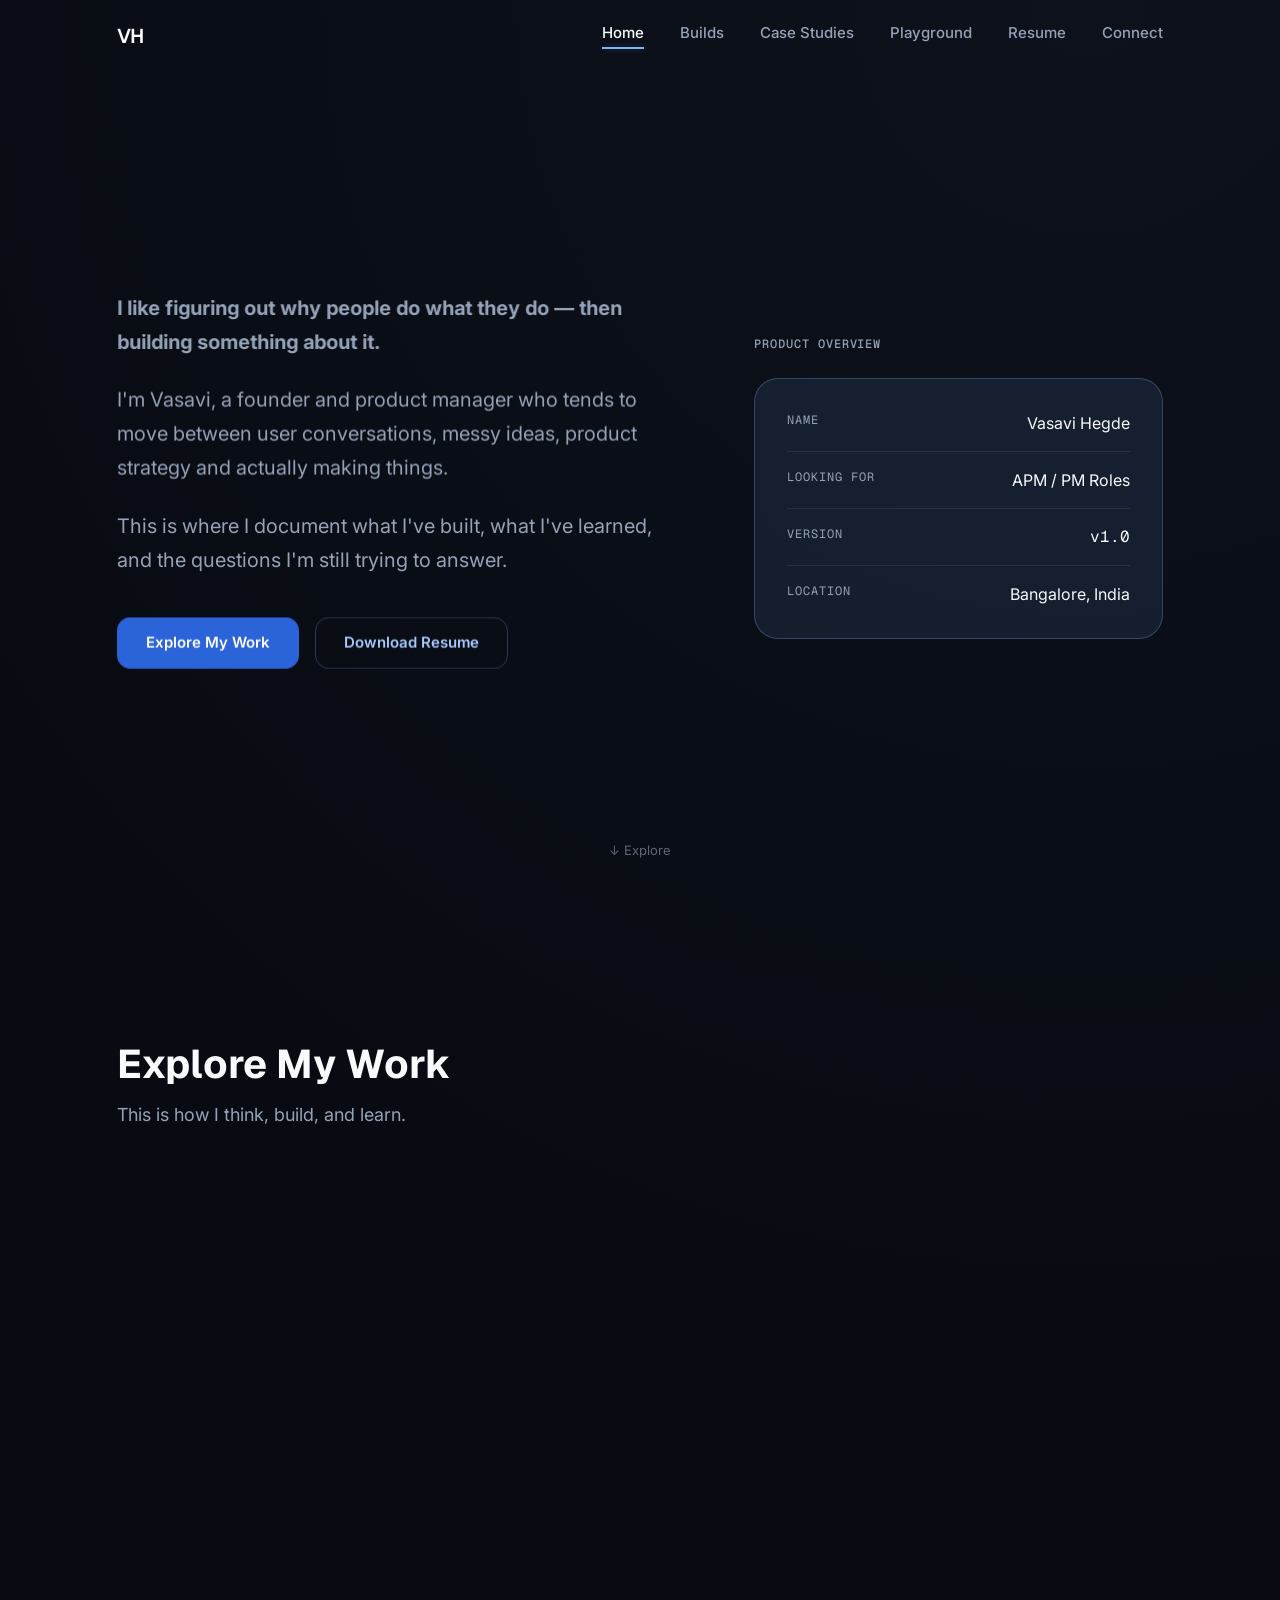
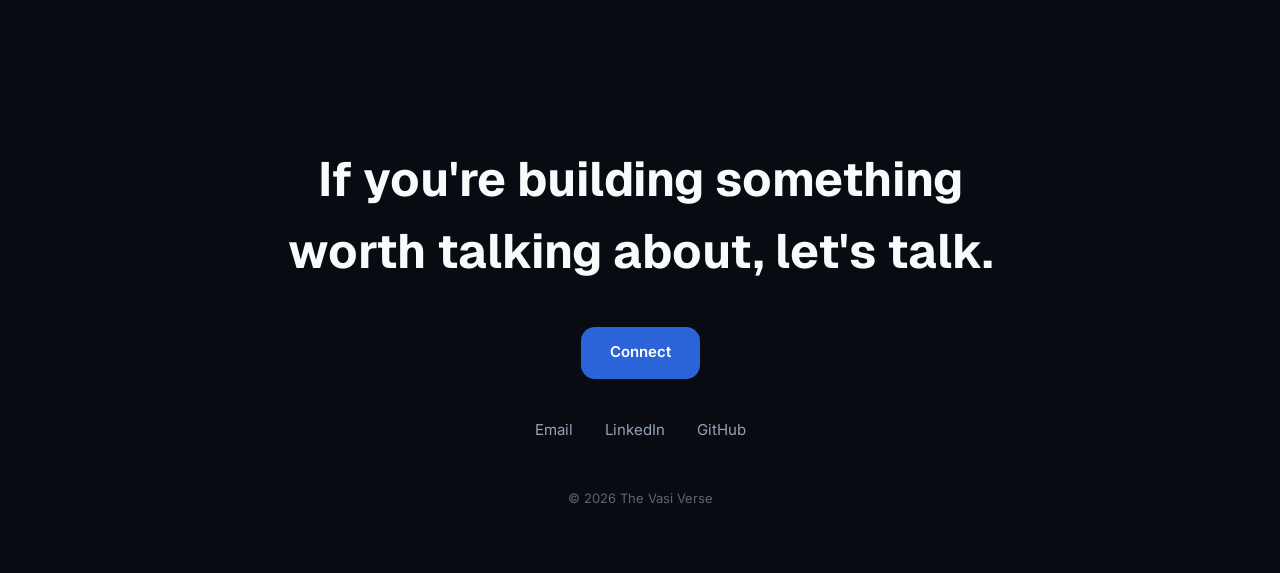
==== commit 0b46995a: "motion" ====
--- a/index.html
+++ b/index.html
@@ -32,9 +32,9 @@
   <main>
     <header class="home-hero container" data-hero="home">
       <div class="home-hero-copy" data-hero-scroll-target>
-        <p class="body-lg" data-hero-item data-hero-dir="left" style="--hero-delay:0ms"><strong>Hi, I'm Vasavi.</strong> I'm a founder and product manager. I enjoy understanding people as much as building products, and I'm curious by nature. I like asking questions, and I love turning ideas into things people can actually use.</p>
-        <p class="body-lg" data-hero-item style="--hero-delay:100ms">This website is a collection of what I've built, the product decisions behind it, and the experiments that continue to shape how I think.</p>
-        <p class="body-lg" data-hero-item style="--hero-delay:200ms">Most days you'll find me talking to users or founders, sketching product ideas, or building the next version of something I'm curious about.</p>
+        <p class="body-lg" data-hero-item data-hero-dir="left" style="--hero-delay:0ms"><strong>I like figuring out why people do what they do — then building something about it.</strong></p>
+        <p class="body-lg" data-hero-item style="--hero-delay:100ms">I'm Vasavi, a founder and product manager who tends to move between user conversations, messy ideas, product strategy and actually making things.</p>
+        <p class="body-lg" data-hero-item style="--hero-delay:200ms">This is where I document what I've built, what I've learned, and the questions I'm still trying to answer.</p>
         <div class="home-hero-ctas" data-hero-item style="--hero-delay:300ms">
           <a href="#work" class="btn btn-primary">Explore My Work</a>
           <a href="resume.html" class="btn btn-ghost">Download Resume</a>
@@ -46,16 +46,12 @@
           <span class="micro-label">Product Overview</span>
           <div class="meta-panel" style="margin-top: 24px;">
             <div class="meta-row">
-              <span class="meta-label">Built by</span>
+              <span class="meta-label">Name</span>
               <span class="meta-value">Vasavi Hegde</span>
             </div>
             <div class="meta-row">
-              <span class="meta-label">Currently</span>
-              <span class="meta-value">Founder &middot; Product Manager</span>
-            </div>
-            <div class="meta-row">
-              <span class="meta-label">Status</span>
-              <span class="meta-value"><span class="status-dot"></span>Active Development</span>
+              <span class="meta-label">Looking For</span>
+              <span class="meta-value">APM / PM Roles</span>
             </div>
             <div class="meta-row">
               <span class="meta-label">Version</span>
--- a/css/style.css
+++ b/css/style.css
@@ -661,6 +661,11 @@
 .gateway-card .card-media { aspect-ratio: 4 / 3; }
 .gateway-card .card-body { display: flex; flex-direction: column; gap: 14px; flex: 1; }
 
+/* Whole-card click-through (Builds rows, Case Studies cards) — the actual
+   navigation is handled in js/main.js via [data-card-href]; this just
+   signals the whole card is clickable, not only its CTA. */
+[data-card-href] { cursor: pointer; }
+
 /* Alternating editorial rows (Builds / Case Studies). Each row wraps a
    single .flip-card — the whole thing (logo included) physically turns, so
    the row itself is just padding/border; the 2-column media|content grid
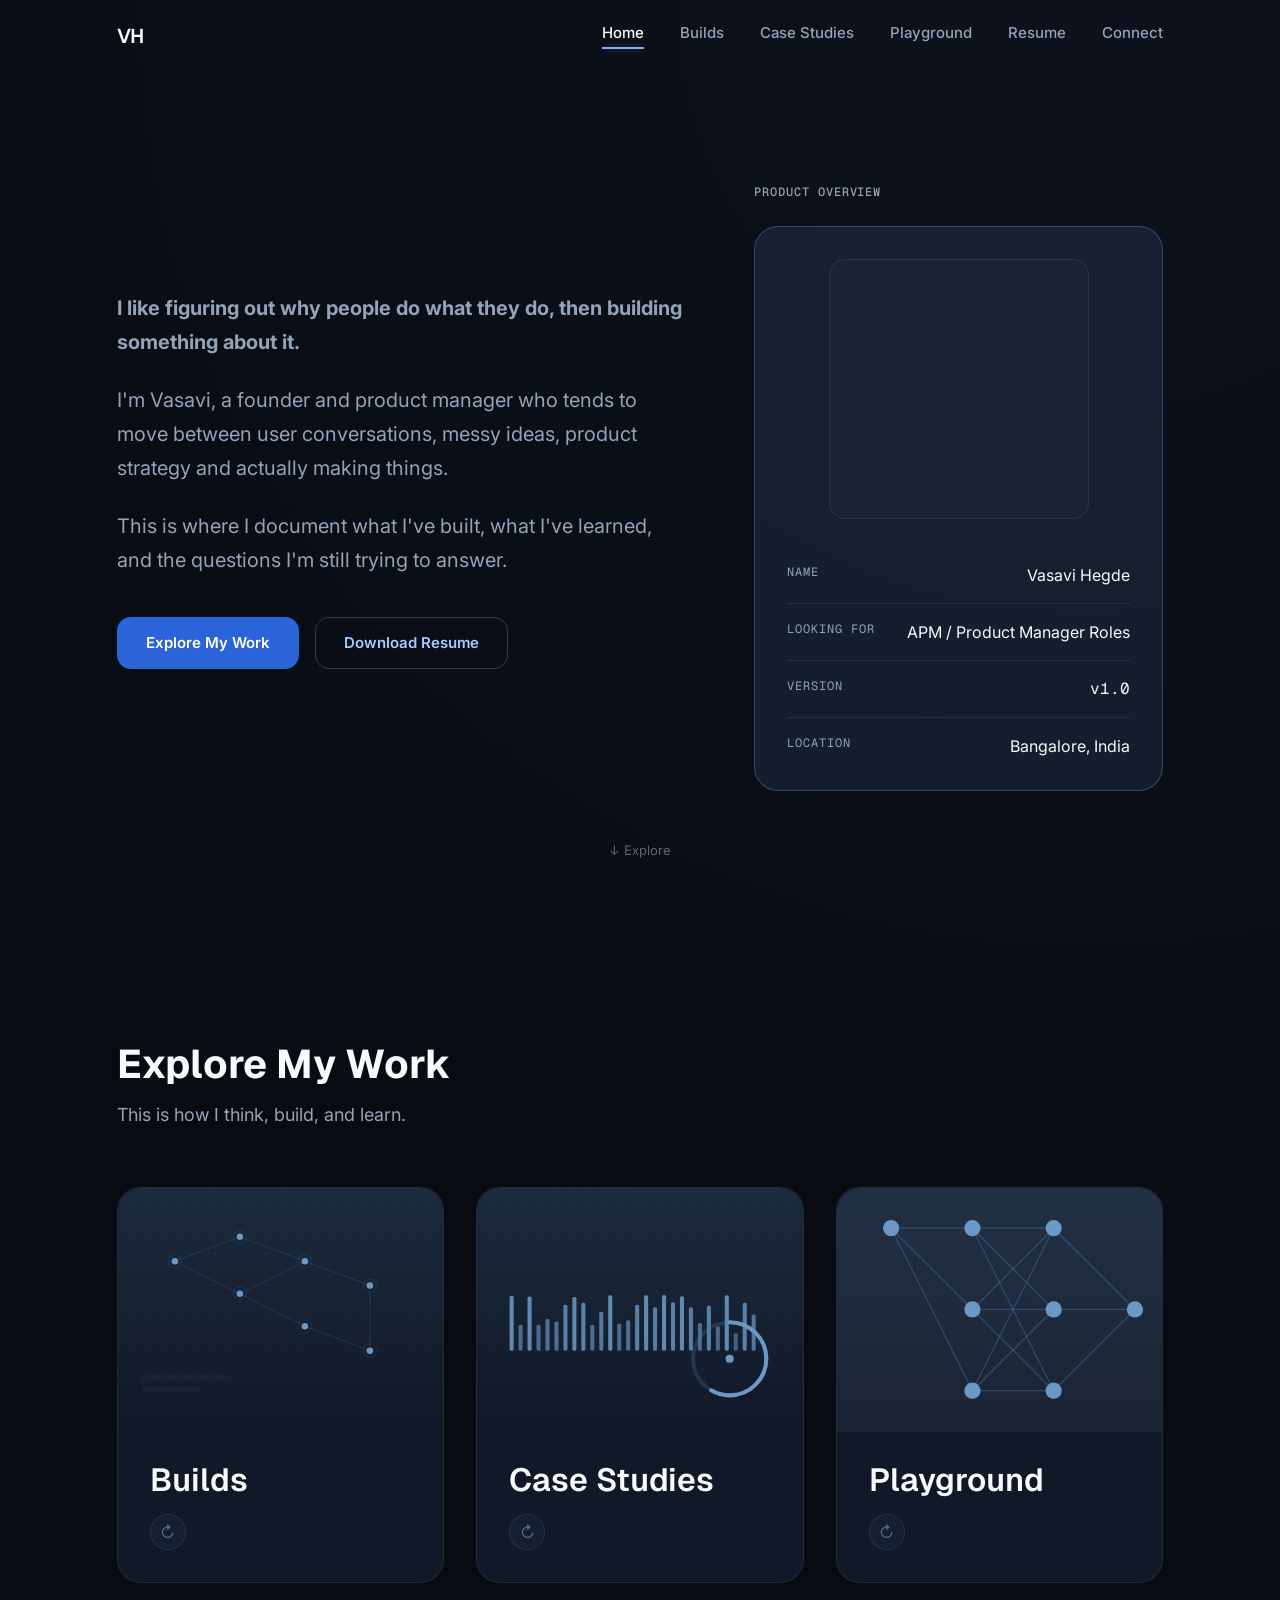
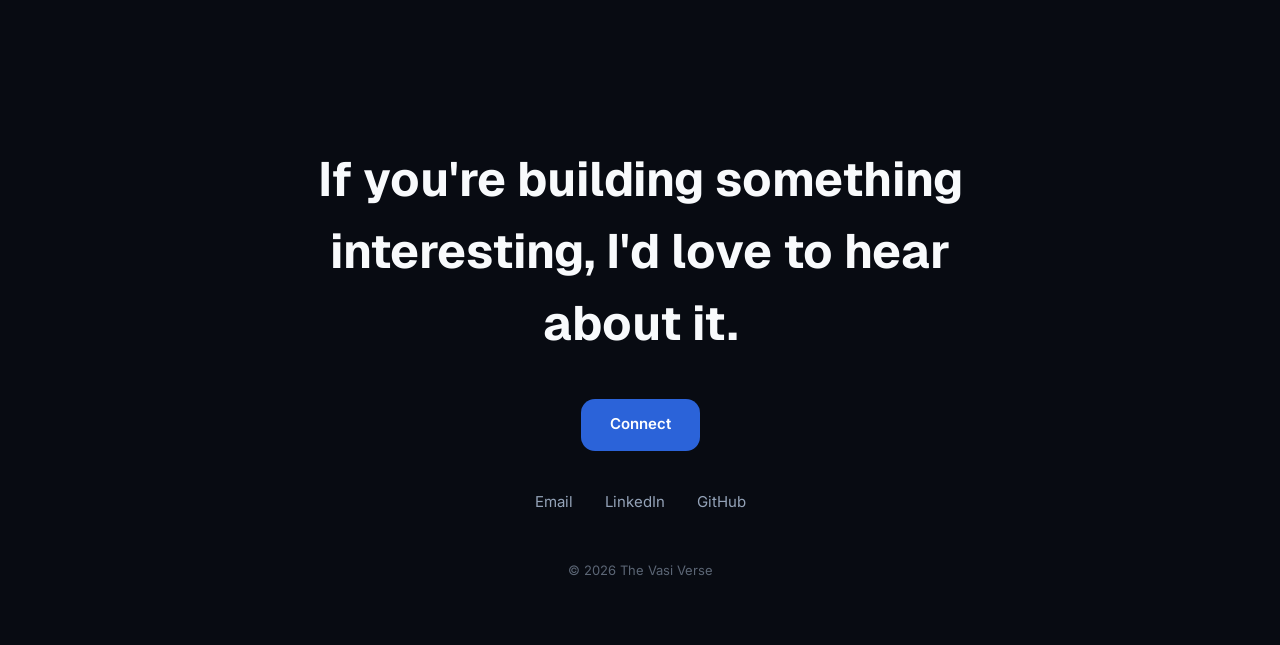
==== commit d33d365b: "pic" ====
--- a/index.html
+++ b/index.html
@@ -32,7 +32,7 @@
   <main>
     <header class="home-hero container" data-hero="home">
       <div class="home-hero-copy" data-hero-scroll-target>
-        <p class="body-lg" data-hero-item data-hero-dir="left" style="--hero-delay:0ms"><strong>I like figuring out why people do what they do — then building something about it.</strong></p>
+        <p class="body-lg" data-hero-item data-hero-dir="left" style="--hero-delay:0ms"><strong>I like figuring out why people do what they do, then building something about it.</strong></p>
         <p class="body-lg" data-hero-item style="--hero-delay:100ms">I'm Vasavi, a founder and product manager who tends to move between user conversations, messy ideas, product strategy and actually making things.</p>
         <p class="body-lg" data-hero-item style="--hero-delay:200ms">This is where I document what I've built, what I've learned, and the questions I'm still trying to answer.</p>
         <div class="home-hero-ctas" data-hero-item style="--hero-delay:300ms">
@@ -45,13 +45,17 @@
         <div data-hero-item data-hero-dir="right" style="--hero-delay:400ms">
           <span class="micro-label">Product Overview</span>
           <div class="meta-panel" style="margin-top: 24px;">
+            <!-- TODO: add the real photo at assets/shared/profile-photo.jpg — this slot already renders it square, cropped, at ~260px on desktop. -->
+            <div class="meta-photo">
+              <img src="assets/shared/profile-photo.jpg" alt="Vasavi Hegde" loading="lazy" onerror="this.remove()">
+            </div>
             <div class="meta-row">
               <span class="meta-label">Name</span>
               <span class="meta-value">Vasavi Hegde</span>
             </div>
             <div class="meta-row">
               <span class="meta-label">Looking For</span>
-              <span class="meta-value">APM / PM Roles</span>
+              <span class="meta-value">APM / Product Manager Roles</span>
             </div>
             <div class="meta-row">
               <span class="meta-label">Version</span>
@@ -156,7 +160,7 @@
     </section>
 
     <footer class="footer container" data-reveal>
-      <p class="footer-statement">If you're building something worth talking about, let's talk.</p>
+      <p class="footer-statement">If you're building something interesting, I'd love to hear about it.</p>
       <div class="home-hero-ctas" style="justify-content:center; margin-bottom: 40px;">
         <a href="connect.html" class="btn btn-primary">Connect</a>
       </div>
--- a/css/style.css
+++ b/css/style.css
@@ -455,6 +455,28 @@
   padding: 40px;
 }
 
+/* Photo slot (Product Overview) — square, ~260px on desktop, scales down
+   with the panel on smaller screens. Reuses existing surface/border tokens
+   so an empty slot (no photo yet) still reads as intentional, not broken.
+   The <img> removes itself on error, leaving just this styled square. */
+.meta-photo {
+  width: 100%;
+  max-width: 260px;
+  aspect-ratio: 1 / 1;
+  margin: 0 auto 28px;
+  border-radius: var(--radius-md);
+  overflow: hidden;
+  background: var(--color-elevated);
+  border: 1px solid var(--color-border);
+}
+
+.meta-photo img {
+  width: 100%;
+  height: 100%;
+  object-fit: cover;
+  display: block;
+}
+
 .meta-row {
   display: flex;
   justify-content: space-between;
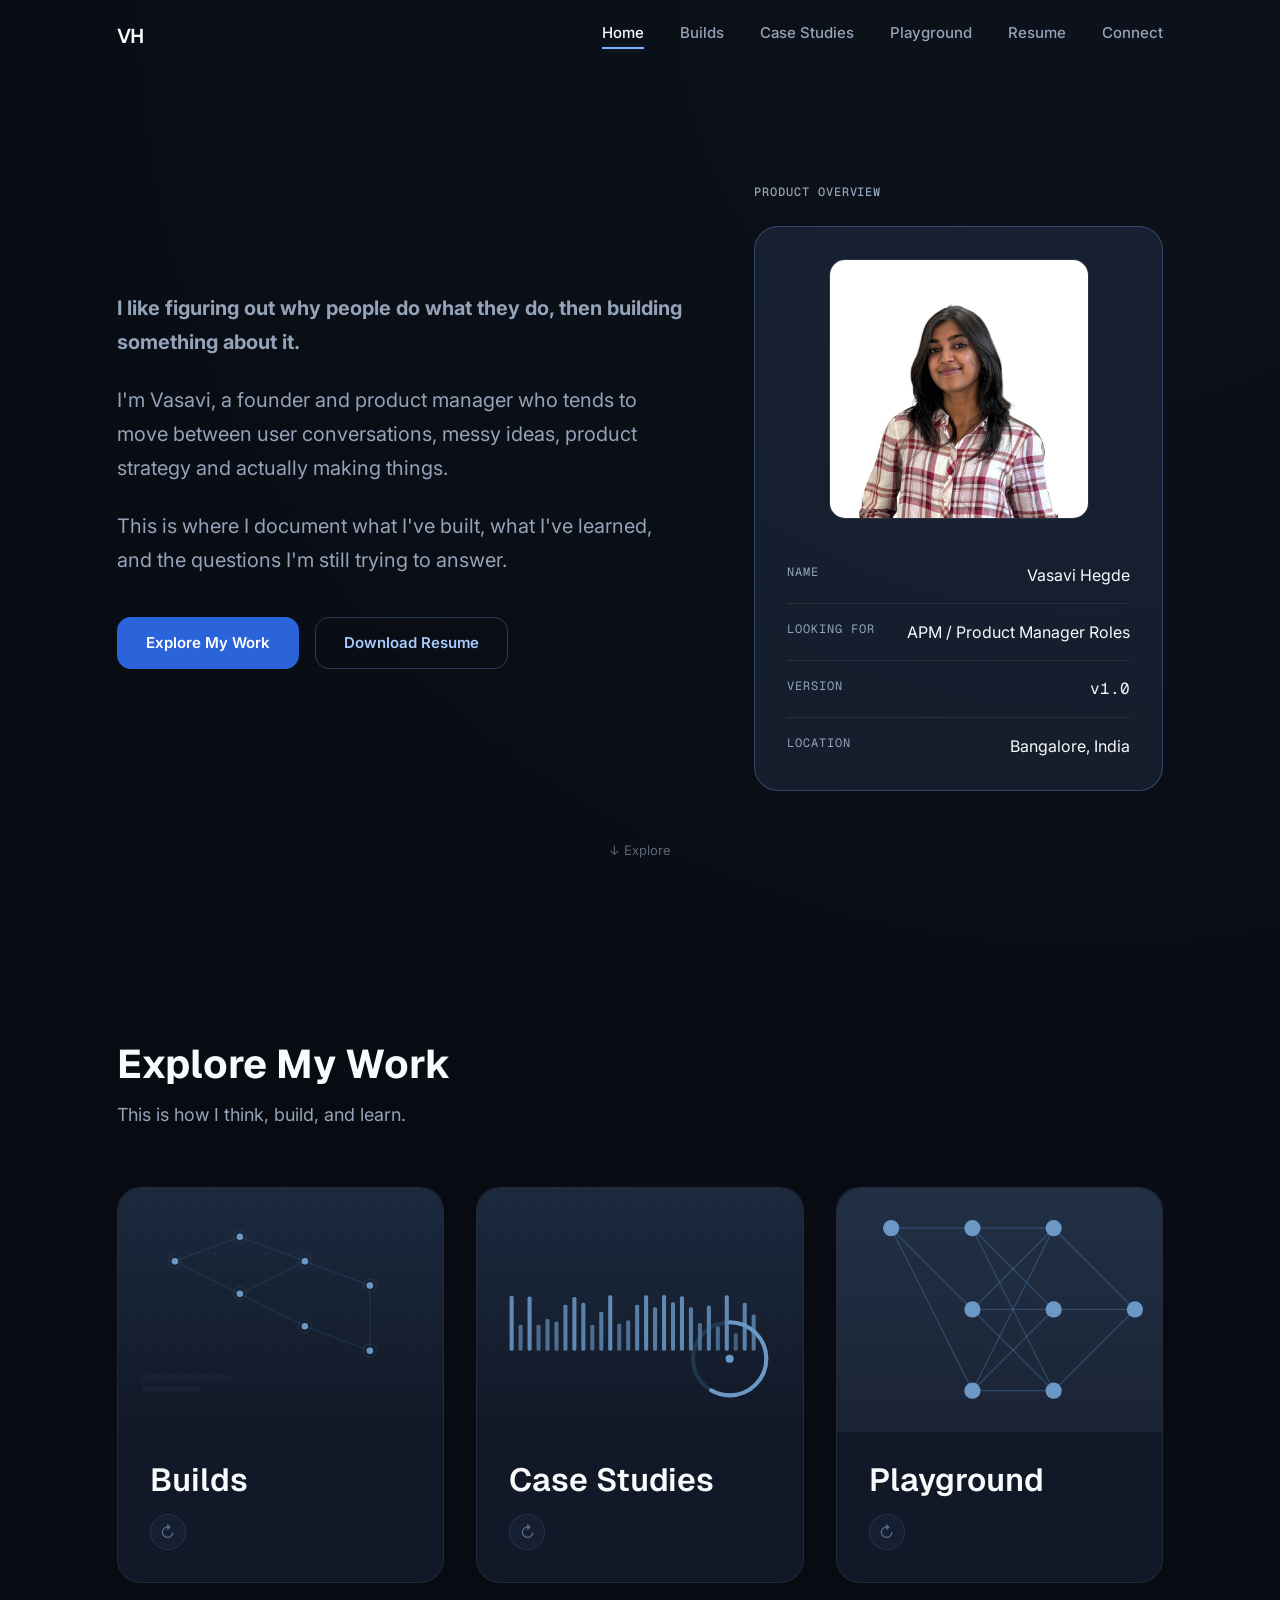
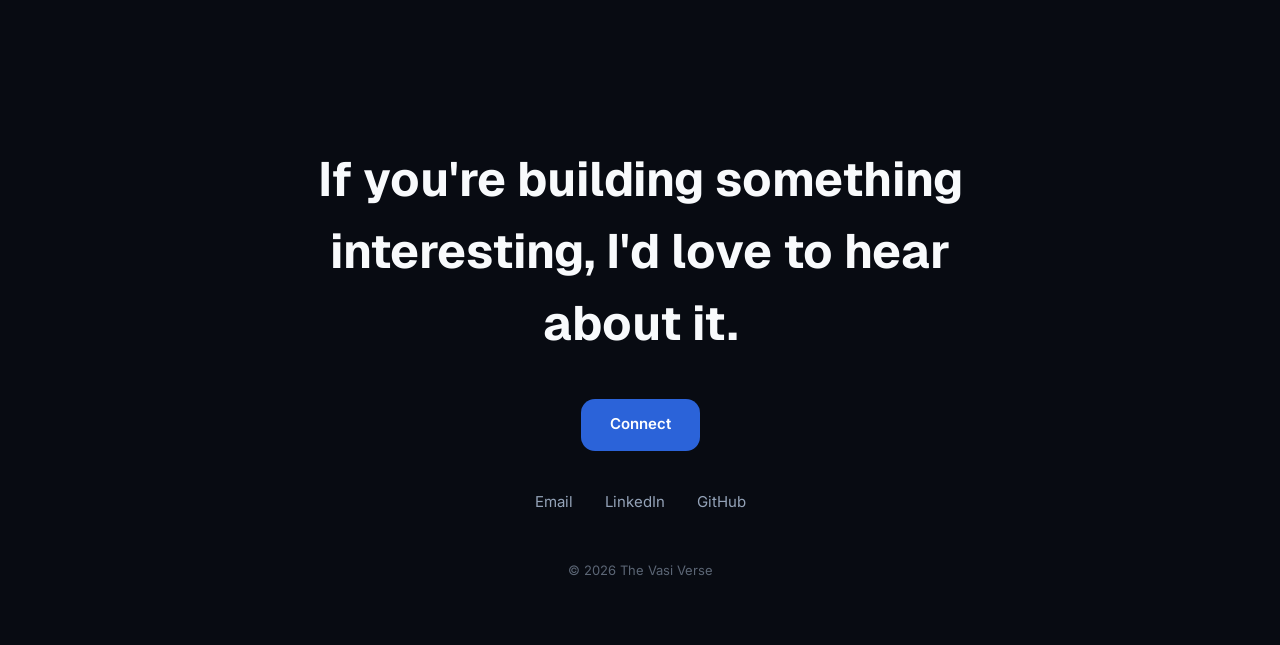
==== commit 26d5018b: "change" ====
--- a/index.html
+++ b/index.html
@@ -45,9 +45,8 @@
         <div data-hero-item data-hero-dir="right" style="--hero-delay:400ms">
           <span class="micro-label">Product Overview</span>
           <div class="meta-panel" style="margin-top: 24px;">
-            <!-- TODO: add the real photo at assets/shared/profile-photo.jpg — this slot already renders it square, cropped, at ~260px on desktop. -->
             <div class="meta-photo">
-              <img src="assets/shared/profile-photo.jpg" alt="Vasavi Hegde" loading="lazy" onerror="this.remove()">
+              <img src="assets/shared/profile-photo.JPG" alt="Vasavi Hegde" loading="lazy" onerror="this.remove()">
             </div>
             <div class="meta-row">
               <span class="meta-label">Name</span>
@@ -79,7 +78,7 @@
       </div>
 
       <div class="card-grid">
-        <div class="flip-card gateway-card" data-reveal>
+        <div class="flip-card gateway-card" data-reveal data-card-href="builds.html">
           <div class="flip-card-inner">
             <div class="flip-card-front card">
               <div class="card-media">
@@ -105,7 +104,7 @@
           </div>
         </div>
 
-        <div class="flip-card gateway-card" data-reveal>
+        <div class="flip-card gateway-card" data-reveal data-card-href="case-studies.html">
           <div class="flip-card-inner">
             <div class="flip-card-front card">
               <div class="card-media">
@@ -131,7 +130,7 @@
           </div>
         </div>
 
-        <div class="flip-card gateway-card" data-reveal>
+        <div class="flip-card gateway-card" data-reveal data-card-href="playground.html">
           <div class="flip-card-inner">
             <div class="flip-card-front card">
               <div class="card-media">
--- a/css/style.css
+++ b/css/style.css
@@ -1121,7 +1121,7 @@
   .quick-facts-grid { grid-template-columns: 1fr; }
 }
 
-.fact-item { display: flex; flex-direction: column; gap: 6px; }
+.fact-item { display: flex; flex-direction: column; align-items: center; gap: 6px; text-align: center; }
 
 /* -------------------------------------------------------------------------
    Contact form
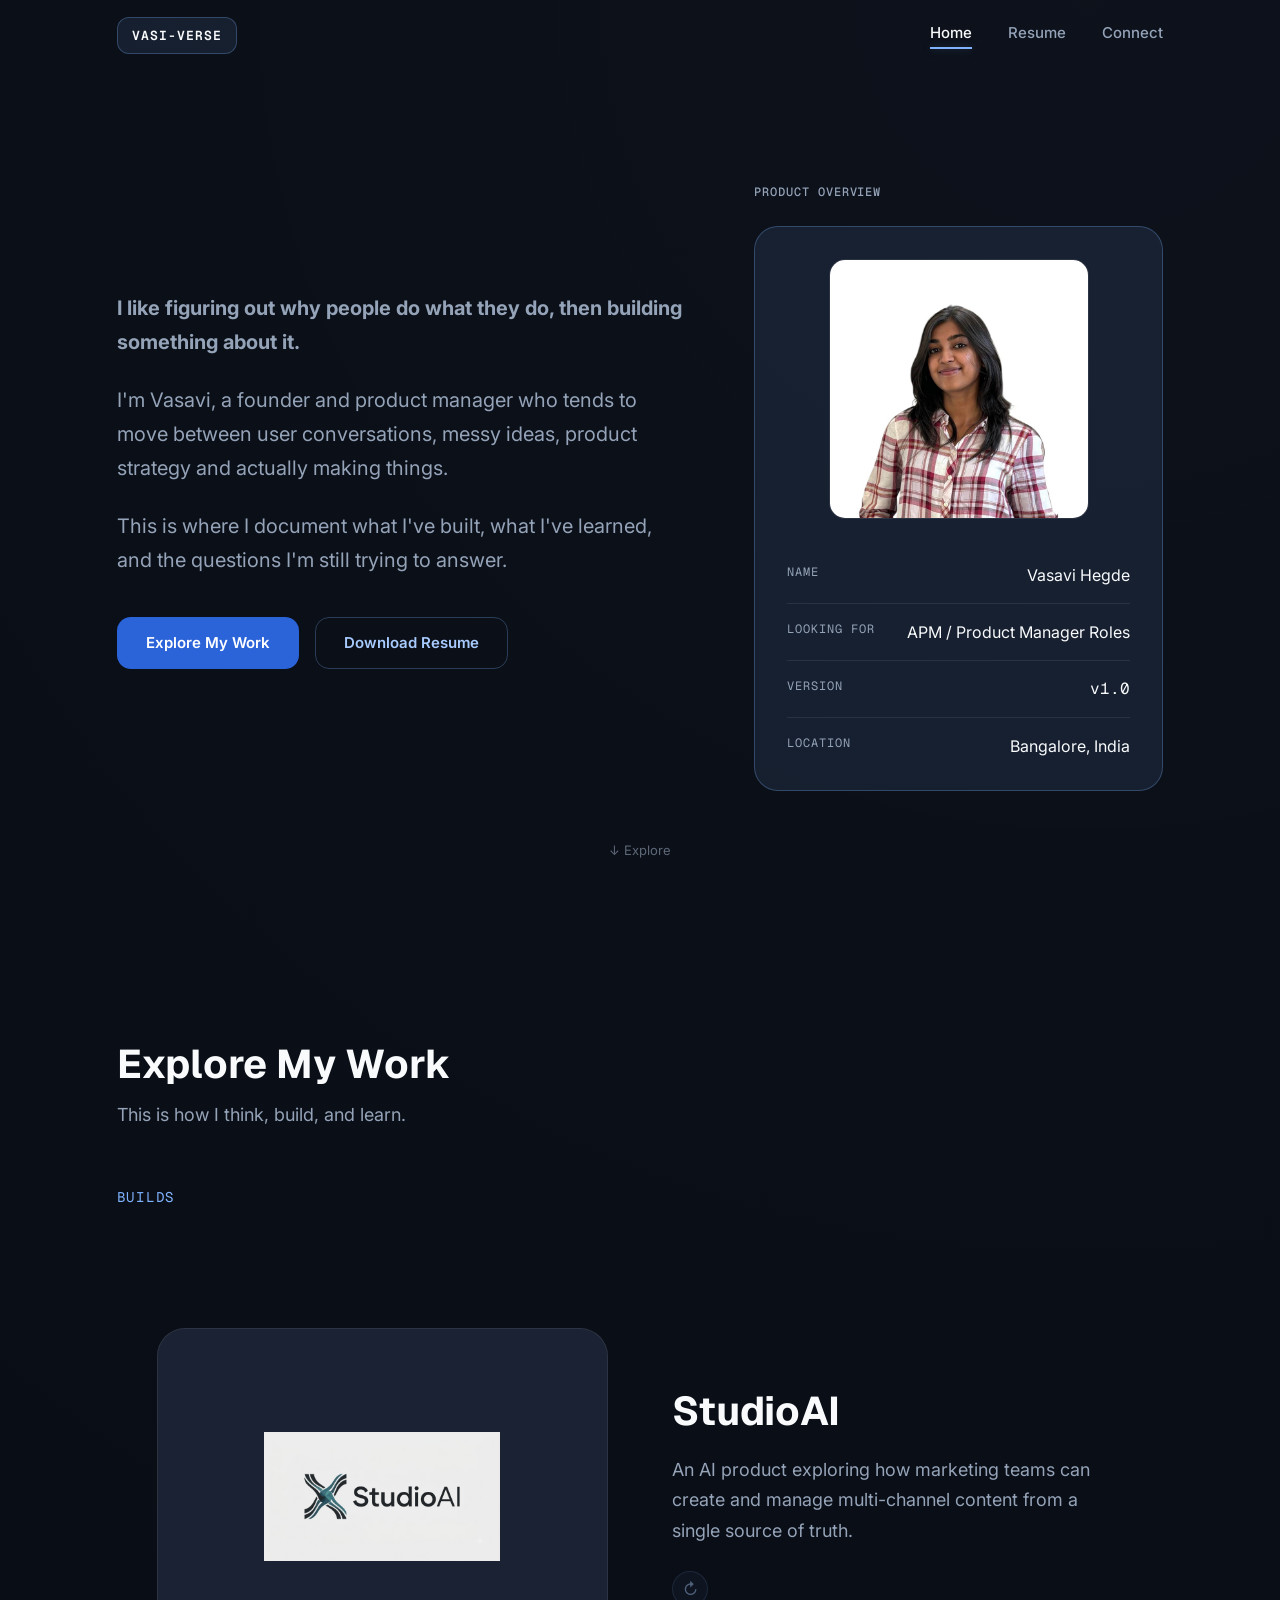
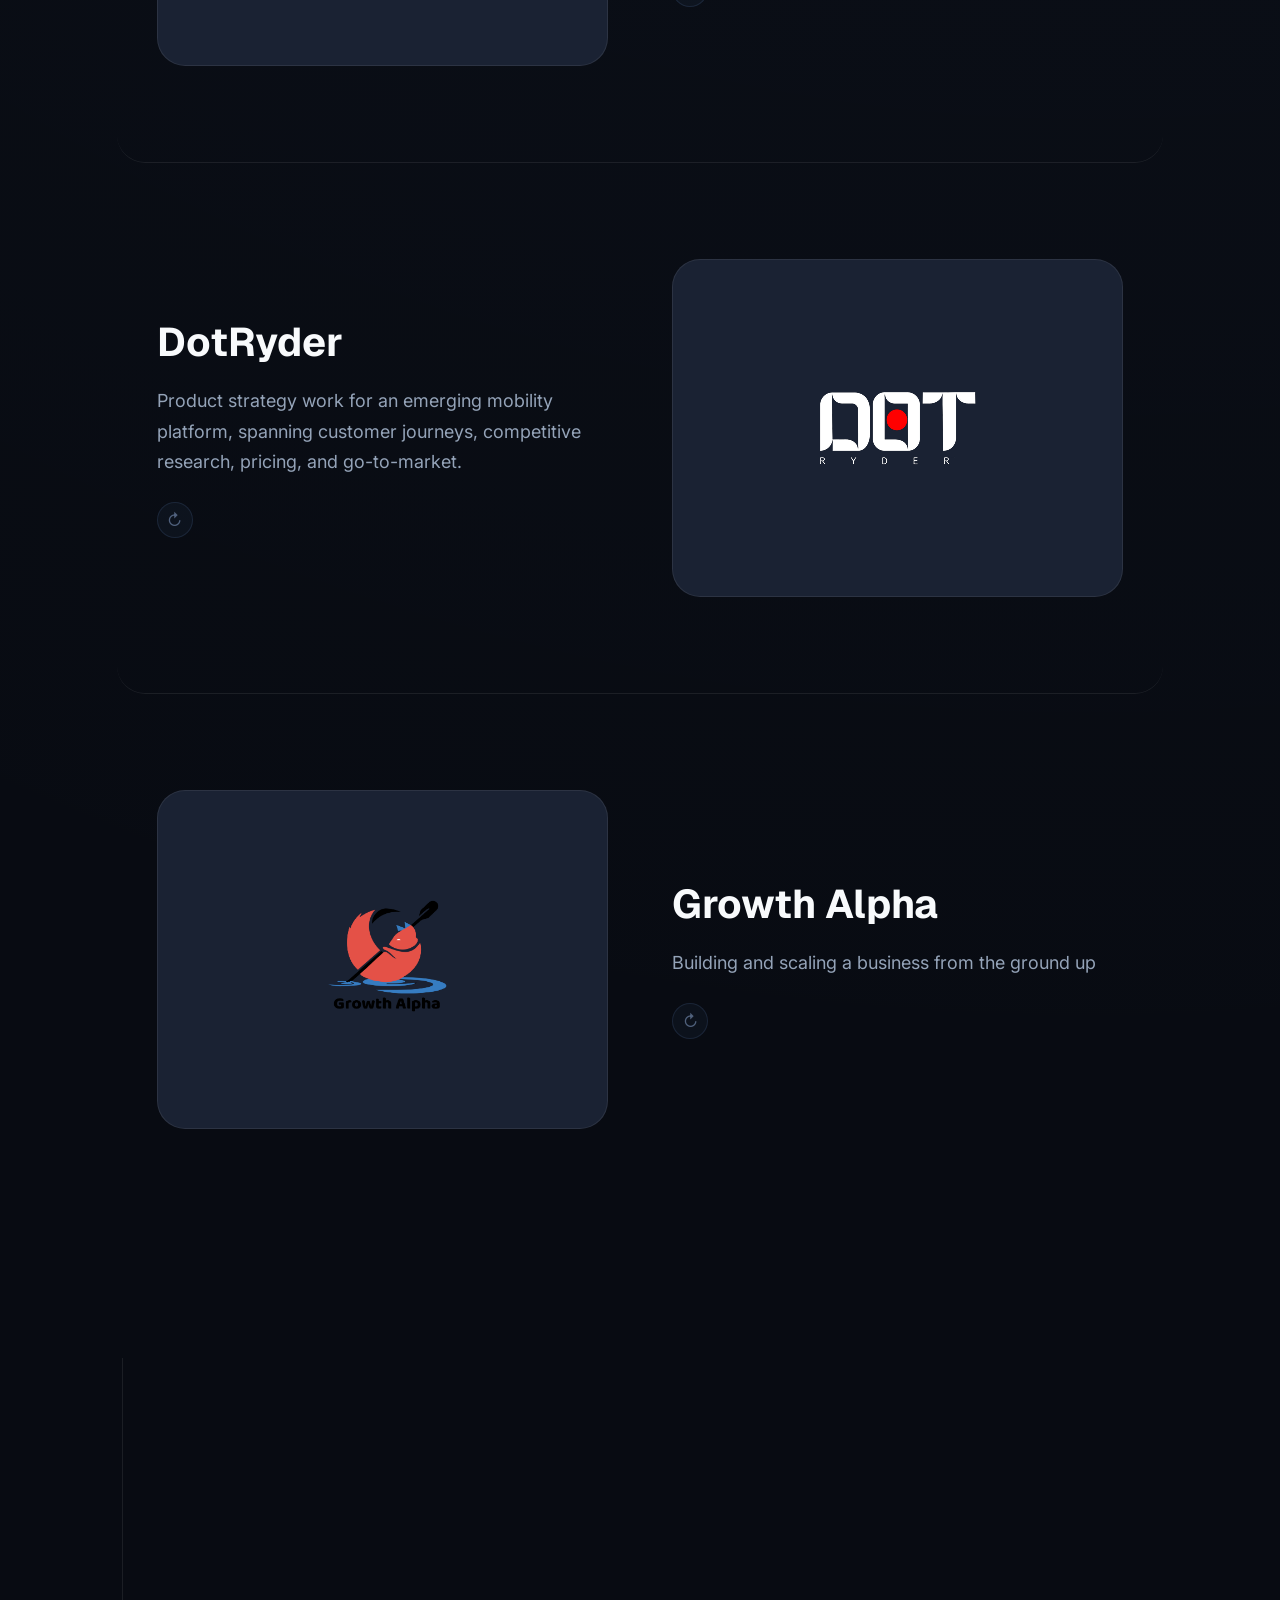
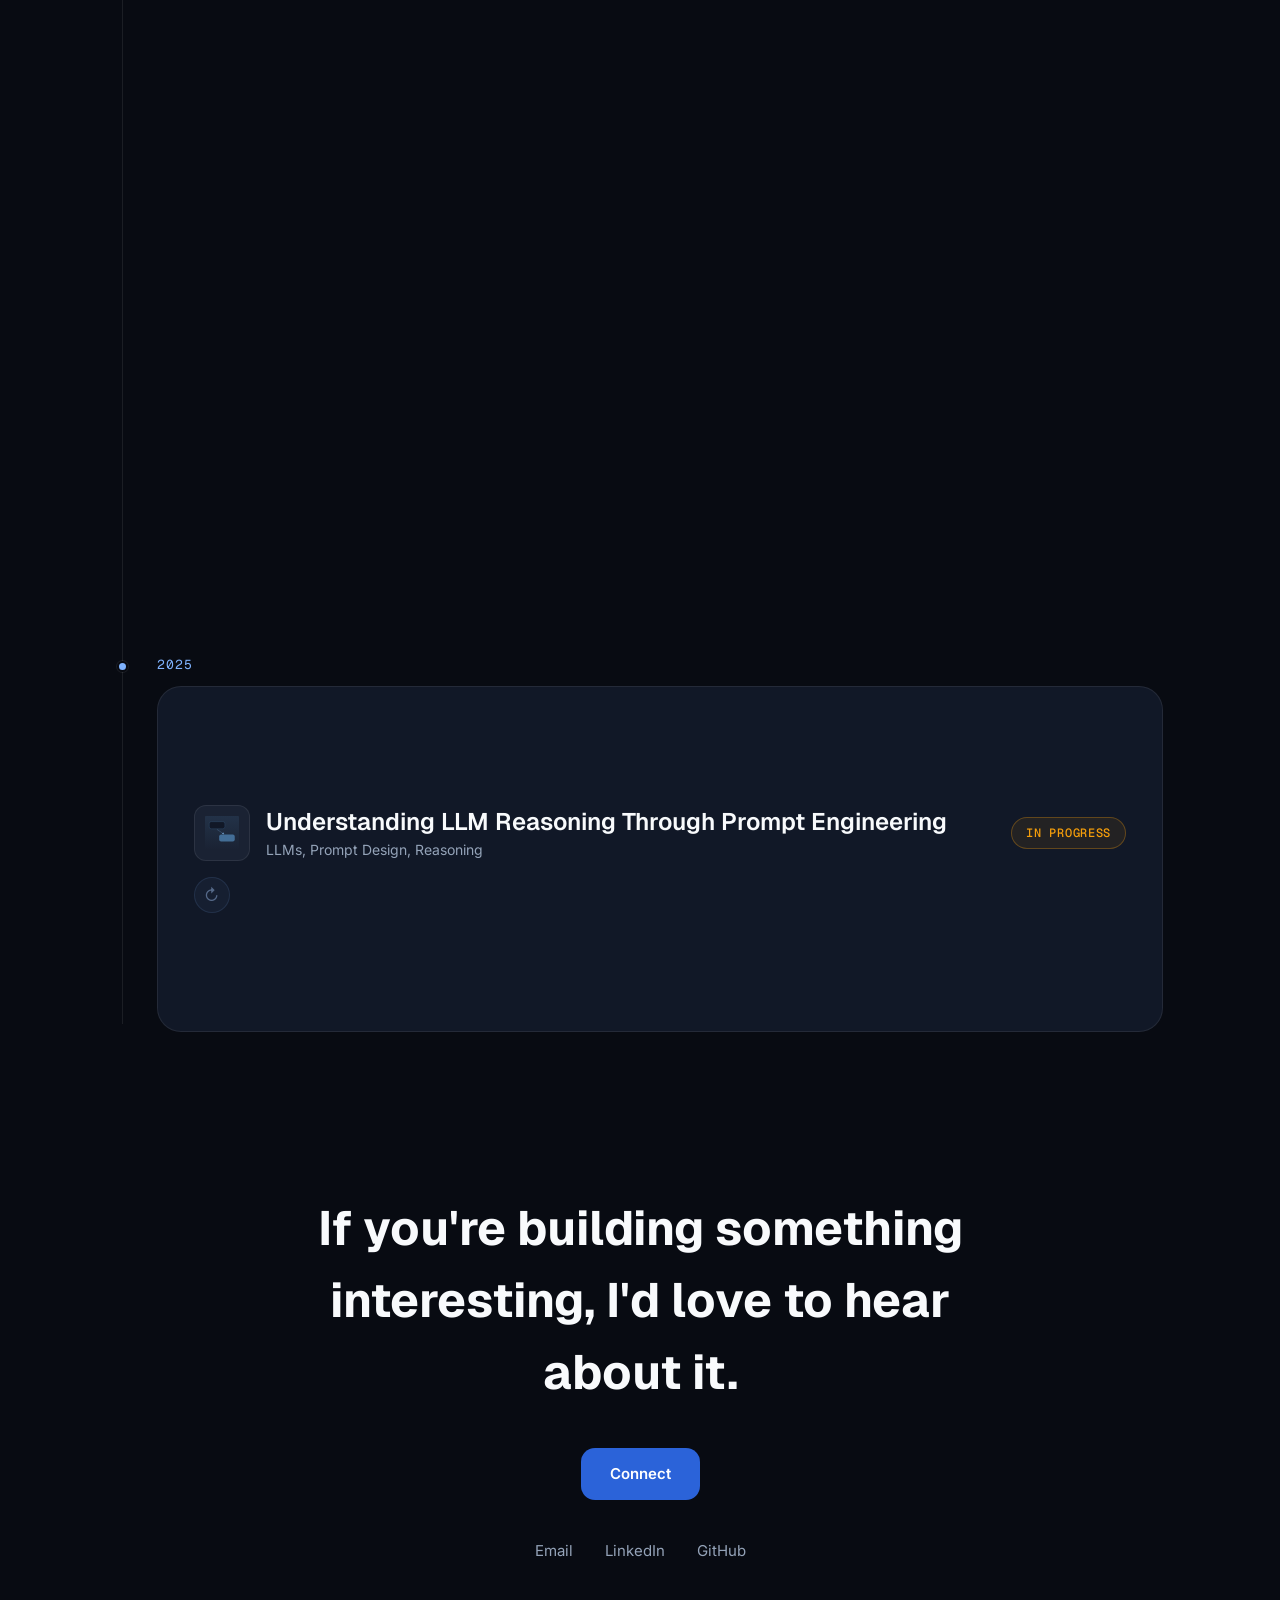
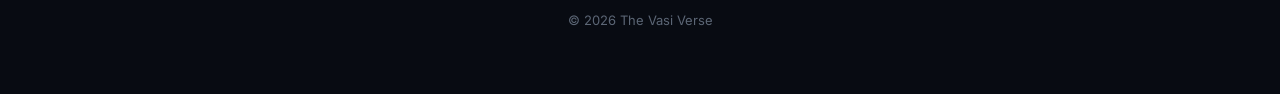
==== commit b239e76a: "structural changes" ====
--- a/index.html
+++ b/index.html
@@ -14,15 +14,12 @@
 
   <nav class="nav" aria-label="Primary">
     <div class="nav-inner">
-      <a href="index.html" class="nav-logo" aria-label="The Vasi Verse — Home">VH</a>
+      <span class="brand-mark">VASI-VERSE</span>
       <button class="nav-toggle" aria-label="Toggle navigation menu" aria-expanded="false">
         <svg viewBox="0 0 24 24" fill="none" stroke="currentColor" stroke-width="2" stroke-linecap="round"><line class="nav-toggle-line nav-toggle-line-top" x1="3" y1="6" x2="21" y2="6"/><line class="nav-toggle-line nav-toggle-line-mid" x1="3" y1="12" x2="21" y2="12"/><line class="nav-toggle-line nav-toggle-line-bottom" x1="3" y1="18" x2="21" y2="18"/></svg>
       </button>
       <div class="nav-links">
         <a href="index.html" class="nav-link is-active">Home</a>
-        <a href="builds.html" class="nav-link">Builds</a>
-        <a href="case-studies.html" class="nav-link">Case Studies</a>
-        <a href="playground.html" class="nav-link">Playground</a>
         <a href="resume.html" class="nav-link">Resume</a>
         <a href="connect.html" class="nav-link">Connect</a>
       </div>
@@ -77,84 +74,250 @@
         <p class="body-base">This is how I think, build, and learn.</p>
       </div>
 
-      <div class="card-grid">
-        <div class="flip-card gateway-card" data-reveal data-card-href="builds.html">
-          <div class="flip-card-inner">
-            <div class="flip-card-front card">
-              <div class="card-media">
-                <img src="assets/builds/studioai.svg" alt="" loading="lazy" width="800" height="600">
-              </div>
-              <div class="card-body">
-                <h3 class="heading-2">Builds</h3>
-                <button type="button" class="flip-trigger" aria-pressed="false" aria-label="Show Builds preview" style="margin-top:auto;">
-                  <span aria-hidden="true">&#8635;</span>
-                </button>
-              </div>
-            </div>
-            <div class="flip-card-back card">
-              <div class="card-body">
-                <h3 class="heading-2">Builds</h3>
-                <p class="body-small">Products I've built and the problems they solve.</p>
-                <a href="builds.html" class="btn-link" style="margin-top:auto;">Open Builds <span class="arrow">&rarr;</span></a>
-                <button type="button" class="flip-trigger" aria-pressed="true" aria-label="Back to Builds card">
-                  <span aria-hidden="true">&#8634;</span>
-                </button>
-              </div>
-            </div>
-          </div>
+      <div class="work-subsection">
+        <span class="eyebrow" data-reveal="heading">Builds</span>
+        <div class="builds-list">
+
+          <article class="editorial-row" data-reveal data-card-href="https://ethereal-sort-a09.notion.site/StudioAI-3b45f901f41280b389d1f9c2245761d6?pvs=74" data-card-target="_blank">
+            <div class="flip-card flip-card--row">
+              <div class="flip-card-inner">
+                <div class="flip-card-front">
+                  <div class="editorial-media is-logo">
+                    <img src="assets/builds/StudioAI.png" alt="StudioAI logo" loading="lazy">
+                  </div>
+                  <div class="editorial-content">
+                    <h2 class="heading-1">StudioAI</h2>
+                    <p class="body-base" style="max-width:100%;">An AI product exploring how marketing teams can create and manage multi-channel content from a single source of truth.</p>
+                    <button type="button" class="flip-trigger" aria-pressed="false" aria-label="Show StudioAI details">
+                      <span aria-hidden="true">&#8635;</span>
+                    </button>
+                  </div>
+                </div>
+                <div class="flip-card-back editorial-content">
+                  <div class="meta-grid">
+                    <div class="meta-grid-item"><span class="micro-label">Role</span><span class="body-small">Founder &amp; Product Manager</span></div>
+                    <div class="meta-grid-item"><span class="micro-label">Timeline</span><span class="body-small mono">2025 – 2026</span></div>
+                    <div class="meta-grid-item"><span class="micro-label">Customer Discovery</span><span class="body-small mono">30+</span></div>
+                    <div class="meta-grid-item"><span class="micro-label">MVP Beta Users</span><span class="body-small mono">10+</span></div>
+                  </div>
+                  <div class="pill-row">
+                    <span class="pill">Customer Discovery</span>
+                    <span class="pill">MVP</span>
+                    <span class="pill">AI</span>
+                    <span class="pill">Research</span>
+                    <span class="pill">Product Strategy</span>
+                  </div>
+                  <div class="editorial-ctas">
+                    <a href="https://ethereal-sort-a09.notion.site/StudioAI-3b45f901f41280b389d1f9c2245761d6?pvs=74" target="_blank" rel="noopener" class="btn btn-primary">View Documentation <span class="arrow">&rarr;</span></a>
+                    <button type="button" class="flip-trigger" aria-pressed="true" aria-label="Back to StudioAI overview">
+                      <span aria-hidden="true">&#8634;</span>
+                    </button>
+                  </div>
+                </div>
+              </div>
+            </div>
+          </article>
+
+          <article class="editorial-row is-reversed" data-reveal data-card-href="https://ethereal-sort-a09.notion.site/DOTRYDER-3b45f901f41280d0b593cd2a6b9c9ca2" data-card-target="_blank">
+            <div class="flip-card flip-card--row">
+              <div class="flip-card-inner">
+                <div class="flip-card-front">
+                  <div class="editorial-media is-logo">
+                    <img src="assets/builds/DotRyder.png" alt="DotRyder logo" loading="lazy">
+                  </div>
+                  <div class="editorial-content">
+                    <h2 class="heading-1">DotRyder</h2>
+                    <p class="body-base" style="max-width:100%;">Product strategy work for an emerging mobility platform, spanning customer journeys, competitive research, pricing, and go-to-market.</p>
+                    <button type="button" class="flip-trigger" aria-pressed="false" aria-label="Show DotRyder details">
+                      <span aria-hidden="true">&#8635;</span>
+                    </button>
+                  </div>
+                </div>
+                <div class="flip-card-back editorial-content">
+                  <div class="meta-grid">
+                    <div class="meta-grid-item"><span class="micro-label">Role</span><span class="body-small">Product Strategy Consultant</span></div>
+                    <div class="meta-grid-item"><span class="micro-label">Timeline</span><span class="body-small mono">2024 – 2025</span></div>
+                    <div class="meta-grid-item"><span class="micro-label">Deliverables</span><span class="body-small">Journey Maps, Research, Strategy</span></div>
+                    <div class="meta-grid-item"><span class="micro-label">Focus</span><span class="body-small">GTM Strategy</span></div>
+                  </div>
+                  <div class="pill-row">
+                    <span class="pill">Journey Mapping</span>
+                    <span class="pill">Competitor Analysis</span>
+                    <span class="pill">GTM Strategy</span>
+                    <span class="pill">Pricing</span>
+                    <span class="pill">Feature Prioritization</span>
+                  </div>
+                  <div class="editorial-ctas">
+                    <a href="https://ethereal-sort-a09.notion.site/DOTRYDER-3b45f901f41280d0b593cd2a6b9c9ca2" target="_blank" rel="noopener" class="btn btn-primary">View Documentation <span class="arrow">&rarr;</span></a>
+                    <button type="button" class="flip-trigger" aria-pressed="true" aria-label="Back to DotRyder overview">
+                      <span aria-hidden="true">&#8634;</span>
+                    </button>
+                  </div>
+                </div>
+              </div>
+            </div>
+          </article>
+
+          <article class="editorial-row" data-reveal data-card-href="https://ethereal-sort-a09.notion.site/GROWTH-ALPHA-3b45f901f41280d894acec66f54dd8f6" data-card-target="_blank">
+            <div class="flip-card flip-card--row">
+              <div class="flip-card-inner">
+                <div class="flip-card-front">
+                  <div class="editorial-media is-logo">
+                    <img src="assets/builds/GrowthAlpha.png" alt="Growth Alpha logo" loading="lazy">
+                  </div>
+                  <div class="editorial-content">
+                    <h2 class="heading-1">Growth Alpha</h2>
+                    <p class="body-base" style="max-width:100%;">Building and scaling a business from the ground up</p>
+                    <button type="button" class="flip-trigger" aria-pressed="false" aria-label="Show Growth Alpha details">
+                      <span aria-hidden="true">&#8635;</span>
+                    </button>
+                  </div>
+                </div>
+                <div class="flip-card-back editorial-content">
+                  <div class="meta-grid">
+                    <div class="meta-grid-item"><span class="micro-label">Role</span><span class="body-small">Co-Founder</span></div>
+                    <div class="meta-grid-item"><span class="micro-label">Timeline</span><span class="body-small mono">2023 – 2026</span></div>
+                    <div class="meta-grid-item"><span class="micro-label">Output</span><span class="body-small mono">20+ Engagements</span></div>
+                    <div class="meta-grid-item"><span class="micro-label">Focus</span><span class="body-small">Growth</span></div>
+                  </div>
+                  <div class="pill-row">
+                    <span class="pill">Growth Strategy</span>
+                    <span class="pill">Analytics</span>
+                    <span class="pill">Brand</span>
+                    <span class="pill">Product</span>
+                    <span class="pill">Leadership</span>
+                  </div>
+                  <div class="editorial-ctas">
+                    <a href="https://ethereal-sort-a09.notion.site/GROWTH-ALPHA-3b45f901f41280d894acec66f54dd8f6" target="_blank" rel="noopener" class="btn btn-primary">View Documentation <span class="arrow">&rarr;</span></a>
+                    <button type="button" class="flip-trigger" aria-pressed="true" aria-label="Back to Growth Alpha overview">
+                      <span aria-hidden="true">&#8634;</span>
+                    </button>
+                  </div>
+                </div>
+              </div>
+            </div>
+          </article>
+
         </div>
-
-        <div class="flip-card gateway-card" data-reveal data-card-href="case-studies.html">
-          <div class="flip-card-inner">
-            <div class="flip-card-front card">
-              <div class="card-media">
-                <img src="assets/case-studies/spotify.svg" alt="" loading="lazy" width="800" height="600">
-              </div>
-              <div class="card-body">
-                <h3 class="heading-2">Case Studies</h3>
-                <button type="button" class="flip-trigger" aria-pressed="false" aria-label="Show Case Studies preview" style="margin-top:auto;">
-                  <span aria-hidden="true">&#8635;</span>
-                </button>
-              </div>
-            </div>
-            <div class="flip-card-back card">
-              <div class="card-body">
-                <h3 class="heading-2">Case Studies</h3>
-                <p class="body-small">Product strategy, feature thinking, and growth explored through real-world case studies.</p>
-                <a href="case-studies.html" class="btn-link" style="margin-top:auto;">Open Case Studies <span class="arrow">&rarr;</span></a>
-                <button type="button" class="flip-trigger" aria-pressed="true" aria-label="Back to Case Studies card">
-                  <span aria-hidden="true">&#8634;</span>
-                </button>
-              </div>
-            </div>
-          </div>
-        </div>
-
-        <div class="flip-card gateway-card" data-reveal data-card-href="playground.html">
-          <div class="flip-card-inner">
-            <div class="flip-card-front card">
-              <div class="card-media">
-                <img src="assets/playground/malware.svg" alt="" loading="lazy" width="800" height="600">
-              </div>
-              <div class="card-body">
-                <h3 class="heading-2">Playground</h3>
-                <button type="button" class="flip-trigger" aria-pressed="false" aria-label="Show Playground preview" style="margin-top:auto;">
-                  <span aria-hidden="true">&#8635;</span>
-                </button>
-              </div>
-            </div>
-            <div class="flip-card-back card">
-              <div class="card-body">
-                <h3 class="heading-2">Playground</h3>
-                <p class="body-small">The place where I test curiosity.</p>
-                <a href="playground.html" class="btn-link" style="margin-top:auto;">Open Playground <span class="arrow">&rarr;</span></a>
-                <button type="button" class="flip-trigger" aria-pressed="true" aria-label="Back to Playground card">
-                  <span aria-hidden="true">&#8634;</span>
-                </button>
-              </div>
-            </div>
-          </div>
-        </div>
+      </div>
+
+      <div class="work-subsection">
+        <span class="eyebrow" data-reveal="heading">Playground</span>
+        <ol class="timeline">
+
+          <li class="timeline-item" data-reveal>
+            <span class="timeline-year">2023</span>
+            <div class="flip-card" data-card-href="https://github.com/vasvi12/Malware-Detection-Using-Deep-Learning" data-card-target="_blank">
+              <div class="flip-card-inner">
+                <div class="flip-card-front timeline-card">
+                  <div class="timeline-header">
+                    <img class="timeline-diagram" src="assets/playground/malware.svg" alt="" loading="lazy" width="56" height="56">
+                    <div>
+                      <h3 class="heading-3">Exploring Deep Learning for Malware Classification</h3>
+                      <span class="caption">Deep Learning for Malware Classification</span>
+                    </div>
+                    <span class="chip chip-success" style="margin-left:auto;">Completed</span>
+                  </div>
+                  <button type="button" class="flip-trigger" aria-pressed="false" aria-label="Show details for Exploring Deep Learning for Malware Classification">
+                    <span aria-hidden="true">&#8635;</span>
+                  </button>
+                </div>
+                <div class="flip-card-back timeline-card">
+                  <p class="body-small">Explored how different deep learning architectures perform when classifying malware at scale. I benchmarked CNN, RNN, and other architectures across a 200GB dataset, achieving 95%+ accuracy and learning how representation and data quality affect model performance.</p>
+                  <div class="pill-row" style="margin-top:16px;">
+                    <span class="pill">Python</span><span class="pill">TensorFlow</span><span class="pill">CNN</span><span class="pill">LSTM</span><span class="pill">FNN</span>
+                  </div>
+                  <ul class="timeline-learnings">
+                    <li>Feature engineering matters more than model complexity.</li>
+                    <li>CNN outperformed baseline models on image-like representations.</li>
+                    <li>Dataset quality directly impacted generalization.</li>
+                  </ul>
+                  <div class="editorial-ctas" style="margin-top:20px;">
+                    <a href="https://github.com/vasvi12/Malware-Detection-Using-Deep-Learning" target="_blank" rel="noopener" class="btn-link">View Repository <span class="arrow">&rarr;</span></a>
+                    <button type="button" class="flip-trigger" aria-pressed="true" aria-label="Back to overview">
+                      <span aria-hidden="true">&#8634;</span>
+                    </button>
+                  </div>
+                </div>
+              </div>
+            </div>
+          </li>
+
+          <li class="timeline-item" data-reveal>
+            <span class="timeline-year">2024</span>
+            <div class="flip-card" data-card-href="https://github.com/vasvi12/Attendance-marking-system" data-card-target="_blank">
+              <div class="flip-card-inner">
+                <div class="flip-card-front timeline-card">
+                  <div class="timeline-header">
+                    <img class="timeline-diagram" src="assets/playground/attendance.svg" alt="" loading="lazy" width="56" height="56">
+                    <div>
+                      <h3 class="heading-3">Can Computer Vision Replace Manual Attendance?</h3>
+                      <span class="caption">Computer Vision Automation</span>
+                    </div>
+                    <span class="chip chip-success" style="margin-left:auto;">Completed</span>
+                  </div>
+                  <button type="button" class="flip-trigger" aria-pressed="false" aria-label="Show details for Can Computer Vision Replace Manual Attendance">
+                    <span aria-hidden="true">&#8635;</span>
+                  </button>
+                </div>
+                <div class="flip-card-back timeline-card">
+                  <p class="body-small">Built a computer-vision attendance system to replace manual classroom attendance, using OpenCV and Django to detect and record students in real time.</p>
+                  <div class="pill-row" style="margin-top:16px;">
+                    <span class="pill">Python</span><span class="pill">OpenCV</span><span class="pill">Django</span><span class="pill">SQL</span>
+                  </div>
+                  <ul class="timeline-learnings">
+                    <li>The biggest challenge wasn't detection—it was making the system reliable across different lighting and positioning conditions.</li>
+                  </ul>
+                  <div class="editorial-ctas" style="margin-top:20px;">
+                    <a href="https://github.com/vasvi12/Attendance-marking-system" target="_blank" rel="noopener" class="btn-link">View Repository <span class="arrow">&rarr;</span></a>
+                    <button type="button" class="flip-trigger" aria-pressed="true" aria-label="Back to overview">
+                      <span aria-hidden="true">&#8634;</span>
+                    </button>
+                  </div>
+                </div>
+              </div>
+            </div>
+          </li>
+
+          <li class="timeline-item" data-reveal>
+            <span class="timeline-year">2025</span>
+            <div class="flip-card" data-card-href="https://github.com/vasvi12/Understanding-LLM-Reasoning-Through-Prompt-Engineering" data-card-target="_blank">
+              <div class="flip-card-inner">
+                <div class="flip-card-front timeline-card">
+                  <div class="timeline-header">
+                    <img class="timeline-diagram" src="assets/playground/prompt-engineering.svg" alt="" loading="lazy" width="56" height="56">
+                    <div>
+                      <h3 class="heading-3">Understanding LLM Reasoning Through Prompt Engineering</h3>
+                      <span class="caption">LLMs, Prompt Design, Reasoning</span>
+                    </div>
+                    <span class="chip chip-warning" style="margin-left:auto;">In Progress</span>
+                  </div>
+                  <button type="button" class="flip-trigger" aria-pressed="false" aria-label="Show details for Understanding LLM Reasoning Through Prompt Engineering">
+                    <span aria-hidden="true">&#8635;</span>
+                  </button>
+                </div>
+                <div class="flip-card-back timeline-card">
+                  <p class="body-small">An ongoing experiment into how prompt structure changes the quality, consistency, and failure modes of LLM outputs. I test different prompting strategies and evaluate where small changes in instructions meaningfully change outcomes.</p>
+                  <div class="pill-row" style="margin-top:16px;">
+                    <span class="pill">Python</span><span class="pill">LLM APIs</span><span class="pill">Prompt Design</span><span class="pill">Evaluation</span>
+                  </div>
+                  <ul class="timeline-learnings">
+                    <li>Structure in a prompt often matters more than length.</li>
+                    <li>Small wording changes can shift reasoning quality significantly.</li>
+                    <li>Evaluation frameworks matter as much as the prompts themselves.</li>
+                  </ul>
+                  <div class="editorial-ctas" style="margin-top:20px;">
+                    <a href="https://github.com/vasvi12/Understanding-LLM-Reasoning-Through-Prompt-Engineering" target="_blank" rel="noopener" class="btn-link">View Repository <span class="arrow">&rarr;</span></a>
+                    <button type="button" class="flip-trigger" aria-pressed="true" aria-label="Back to overview">
+                      <span aria-hidden="true">&#8634;</span>
+                    </button>
+                  </div>
+                </div>
+              </div>
+            </div>
+          </li>
+
+        </ol>
       </div>
     </section>
 
--- a/css/style.css
+++ b/css/style.css
@@ -267,6 +267,29 @@
 }
 
 .nav-logo:hover { color: var(--accent-blue); }
+
+/* Brand mark — identity, not navigation. Plain text (no href, no button
+   role), so no hover-lift/magnetic/cursor-trail behavior can ever attach to
+   it; the only feedback on hover is a slightly brighter border. */
+.brand-mark {
+  display: inline-flex;
+  align-items: center;
+  font-family: var(--font-mono);
+  font-size: 13px;
+  font-weight: 600;
+  letter-spacing: 0.08em;
+  text-transform: uppercase;
+  color: var(--color-text-primary);
+  padding: 8px 14px;
+  border-radius: var(--radius-sm);
+  border: 1px solid var(--accent-blue-border);
+  background: var(--accent-blue-bg);
+  cursor: default;
+  user-select: none;
+  transition: border-color var(--dur-micro) var(--ease-standard);
+}
+
+.brand-mark:hover { border-color: var(--accent-blue); }
 
 .nav-links {
   display: flex;
@@ -1494,3 +1517,8 @@
 /* Gateway section */
 .gateway-heading { text-align: left; margin-bottom: 56px; max-width: 620px; }
 .gateway-heading .heading-1 { margin-bottom: 12px; }
+
+/* Homepage work showcase — groups the Builds rows and Playground timeline
+   under their own eyebrow label within the shared Explore My Work section. */
+.work-subsection .eyebrow { display: block; margin-bottom: 24px; }
+.work-subsection + .work-subsection { margin-top: 80px; }
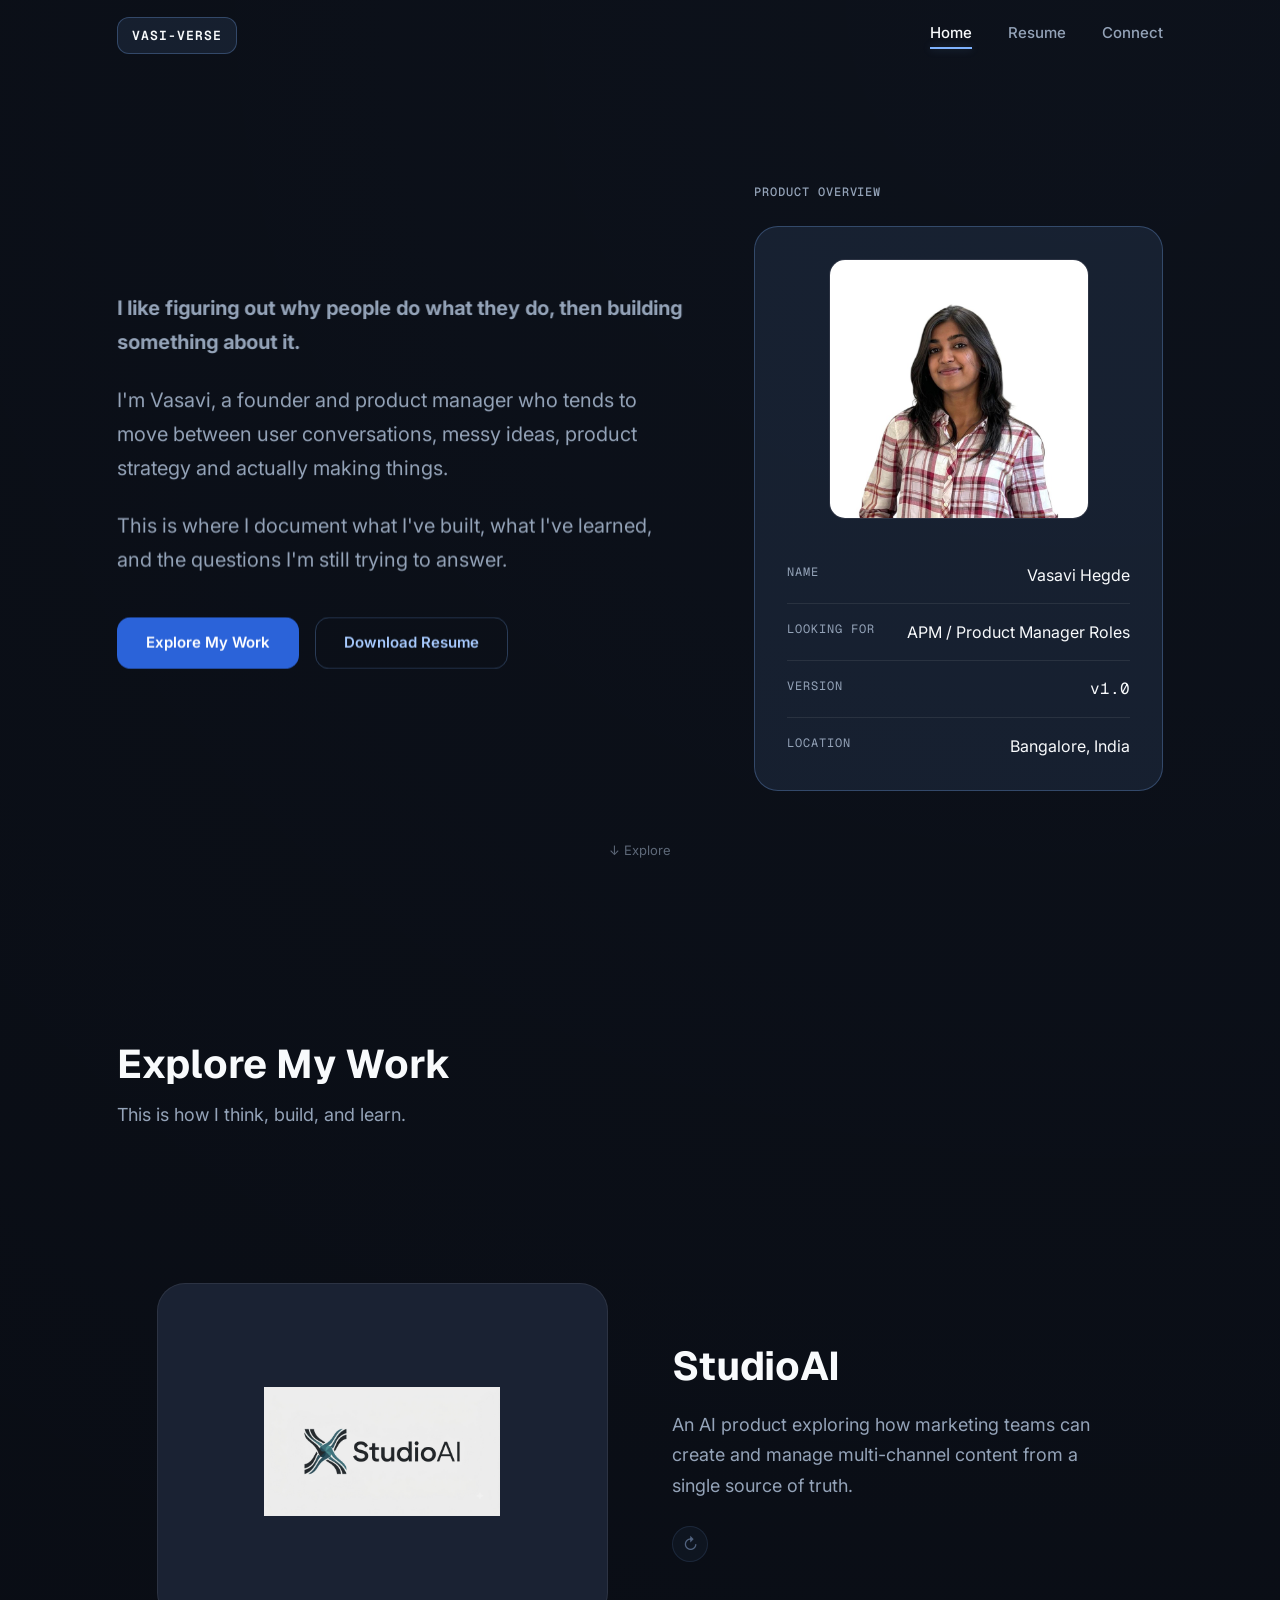
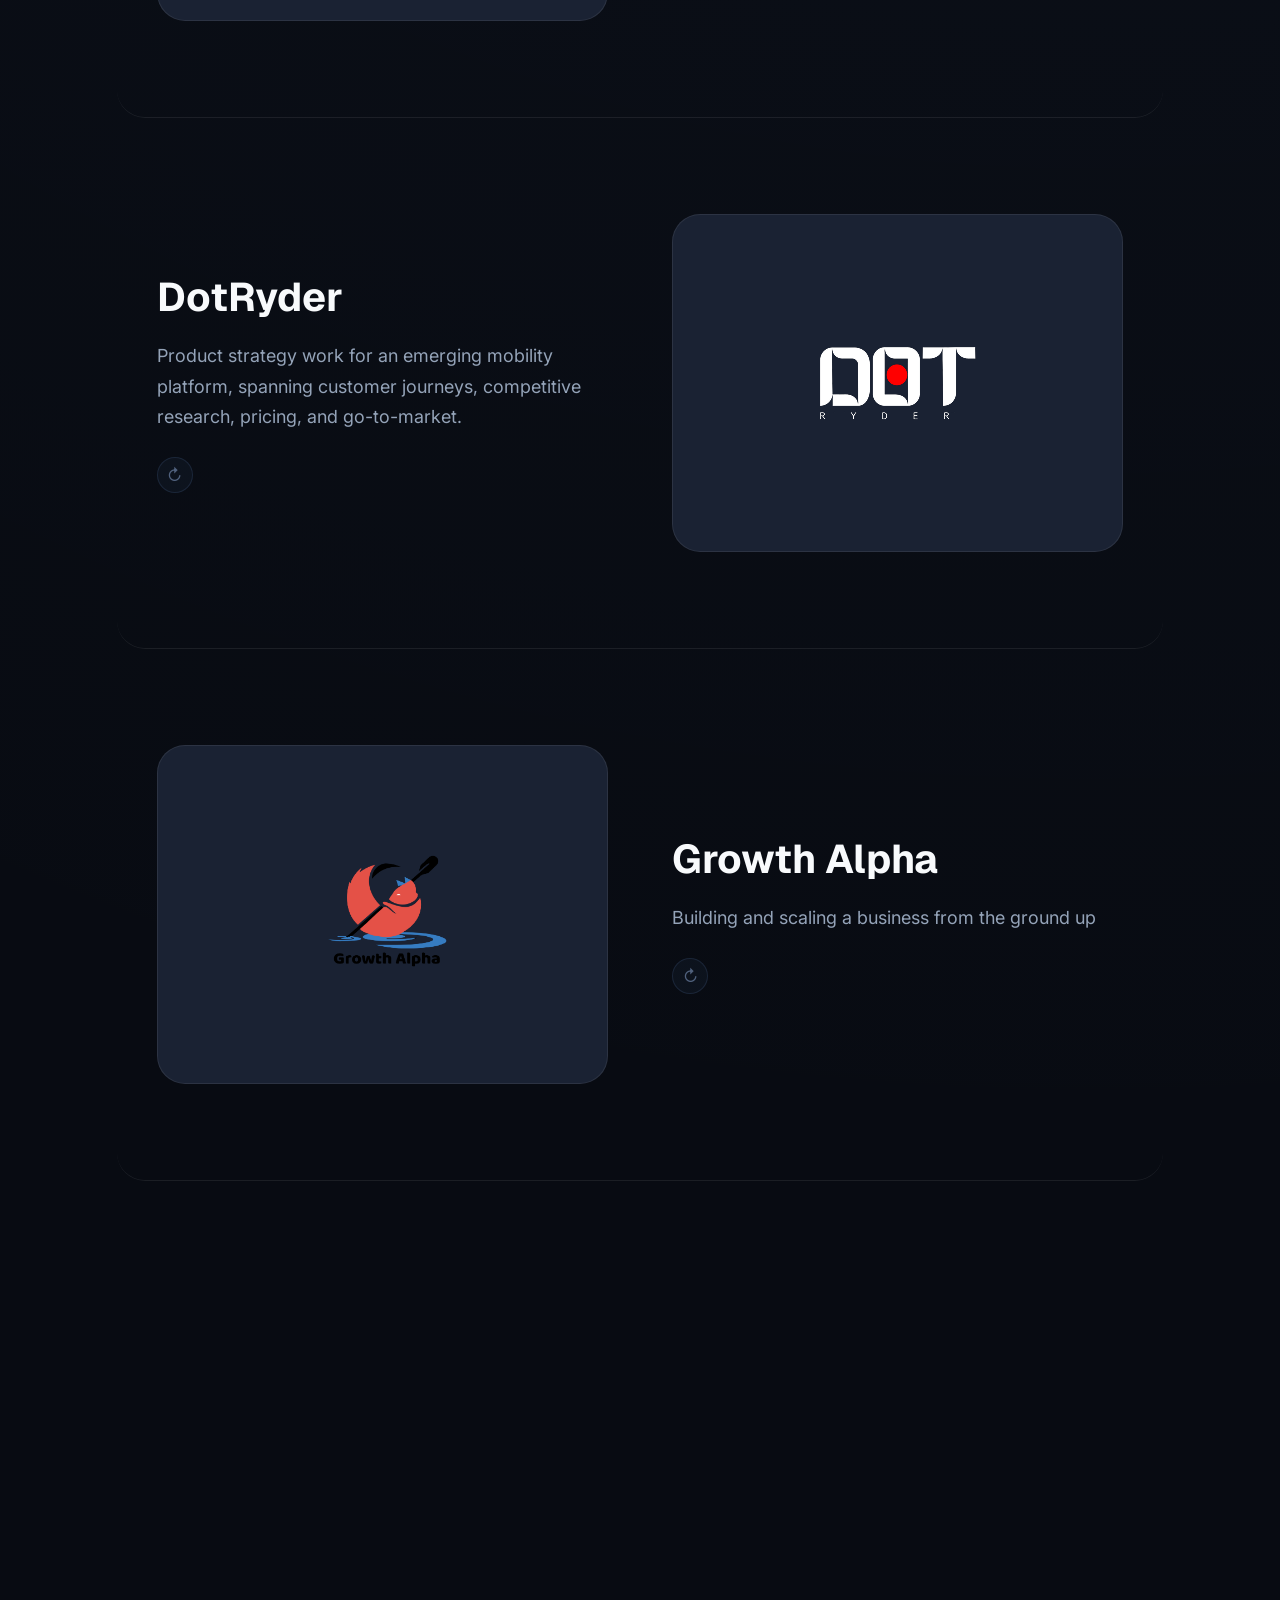
==== commit dfd64129: "mobile view" ====
--- a/index.html
+++ b/index.html
@@ -74,9 +74,7 @@
         <p class="body-base">This is how I think, build, and learn.</p>
       </div>
 
-      <div class="work-subsection">
-        <span class="eyebrow" data-reveal="heading">Builds</span>
-        <div class="builds-list">
+      <div class="builds-list">
 
           <article class="editorial-row" data-reveal data-card-href="https://ethereal-sort-a09.notion.site/StudioAI-3b45f901f41280b389d1f9c2245761d6?pvs=74" data-card-target="_blank">
             <div class="flip-card flip-card--row">
@@ -198,16 +196,8 @@
             </div>
           </article>
 
-        </div>
-      </div>
-
-      <div class="work-subsection">
-        <span class="eyebrow" data-reveal="heading">Playground</span>
-        <ol class="timeline">
-
-          <li class="timeline-item" data-reveal>
-            <span class="timeline-year">2023</span>
-            <div class="flip-card" data-card-href="https://github.com/vasvi12/Malware-Detection-Using-Deep-Learning" data-card-target="_blank">
+          <article class="editorial-row" data-reveal data-card-href="https://github.com/vasvi12/Malware-Detection-Using-Deep-Learning" data-card-target="_blank">
+            <div class="flip-card">
               <div class="flip-card-inner">
                 <div class="flip-card-front timeline-card">
                   <div class="timeline-header">
@@ -241,11 +231,10 @@
                 </div>
               </div>
             </div>
-          </li>
-
-          <li class="timeline-item" data-reveal>
-            <span class="timeline-year">2024</span>
-            <div class="flip-card" data-card-href="https://github.com/vasvi12/Attendance-marking-system" data-card-target="_blank">
+          </article>
+
+          <article class="editorial-row" data-reveal data-card-href="https://github.com/vasvi12/Attendance-marking-system" data-card-target="_blank">
+            <div class="flip-card">
               <div class="flip-card-inner">
                 <div class="flip-card-front timeline-card">
                   <div class="timeline-header">
@@ -277,11 +266,10 @@
                 </div>
               </div>
             </div>
-          </li>
-
-          <li class="timeline-item" data-reveal>
-            <span class="timeline-year">2025</span>
-            <div class="flip-card" data-card-href="https://github.com/vasvi12/Understanding-LLM-Reasoning-Through-Prompt-Engineering" data-card-target="_blank">
+          </article>
+
+          <article class="editorial-row" data-reveal data-card-href="https://github.com/vasvi12/Understanding-LLM-Reasoning-Through-Prompt-Engineering" data-card-target="_blank">
+            <div class="flip-card">
               <div class="flip-card-inner">
                 <div class="flip-card-front timeline-card">
                   <div class="timeline-header">
@@ -315,9 +303,8 @@
                 </div>
               </div>
             </div>
-          </li>
-
-        </ol>
+          </article>
+
       </div>
     </section>
 
--- a/css/style.css
+++ b/css/style.css
@@ -1517,8 +1517,3 @@
 /* Gateway section */
 .gateway-heading { text-align: left; margin-bottom: 56px; max-width: 620px; }
 .gateway-heading .heading-1 { margin-bottom: 12px; }
-
-/* Homepage work showcase — groups the Builds rows and Playground timeline
-   under their own eyebrow label within the shared Explore My Work section. */
-.work-subsection .eyebrow { display: block; margin-bottom: 24px; }
-.work-subsection + .work-subsection { margin-top: 80px; }
